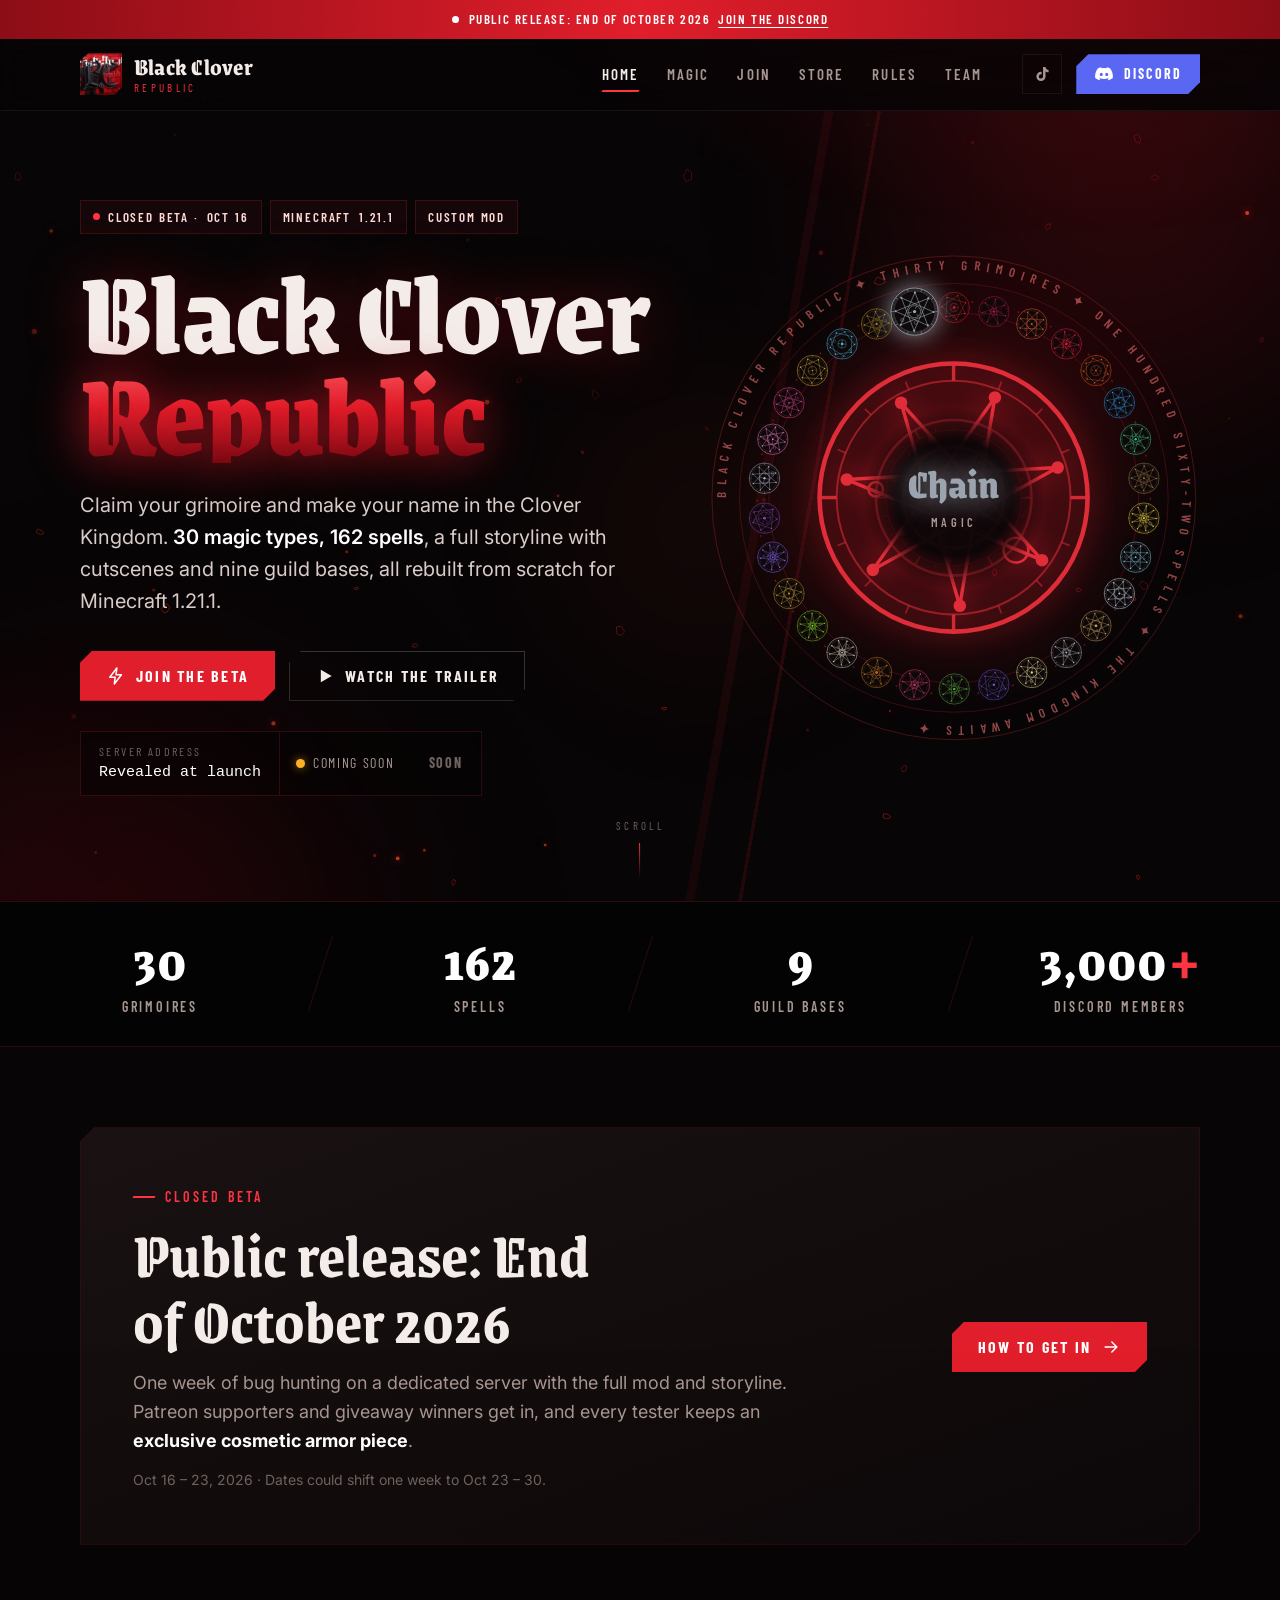
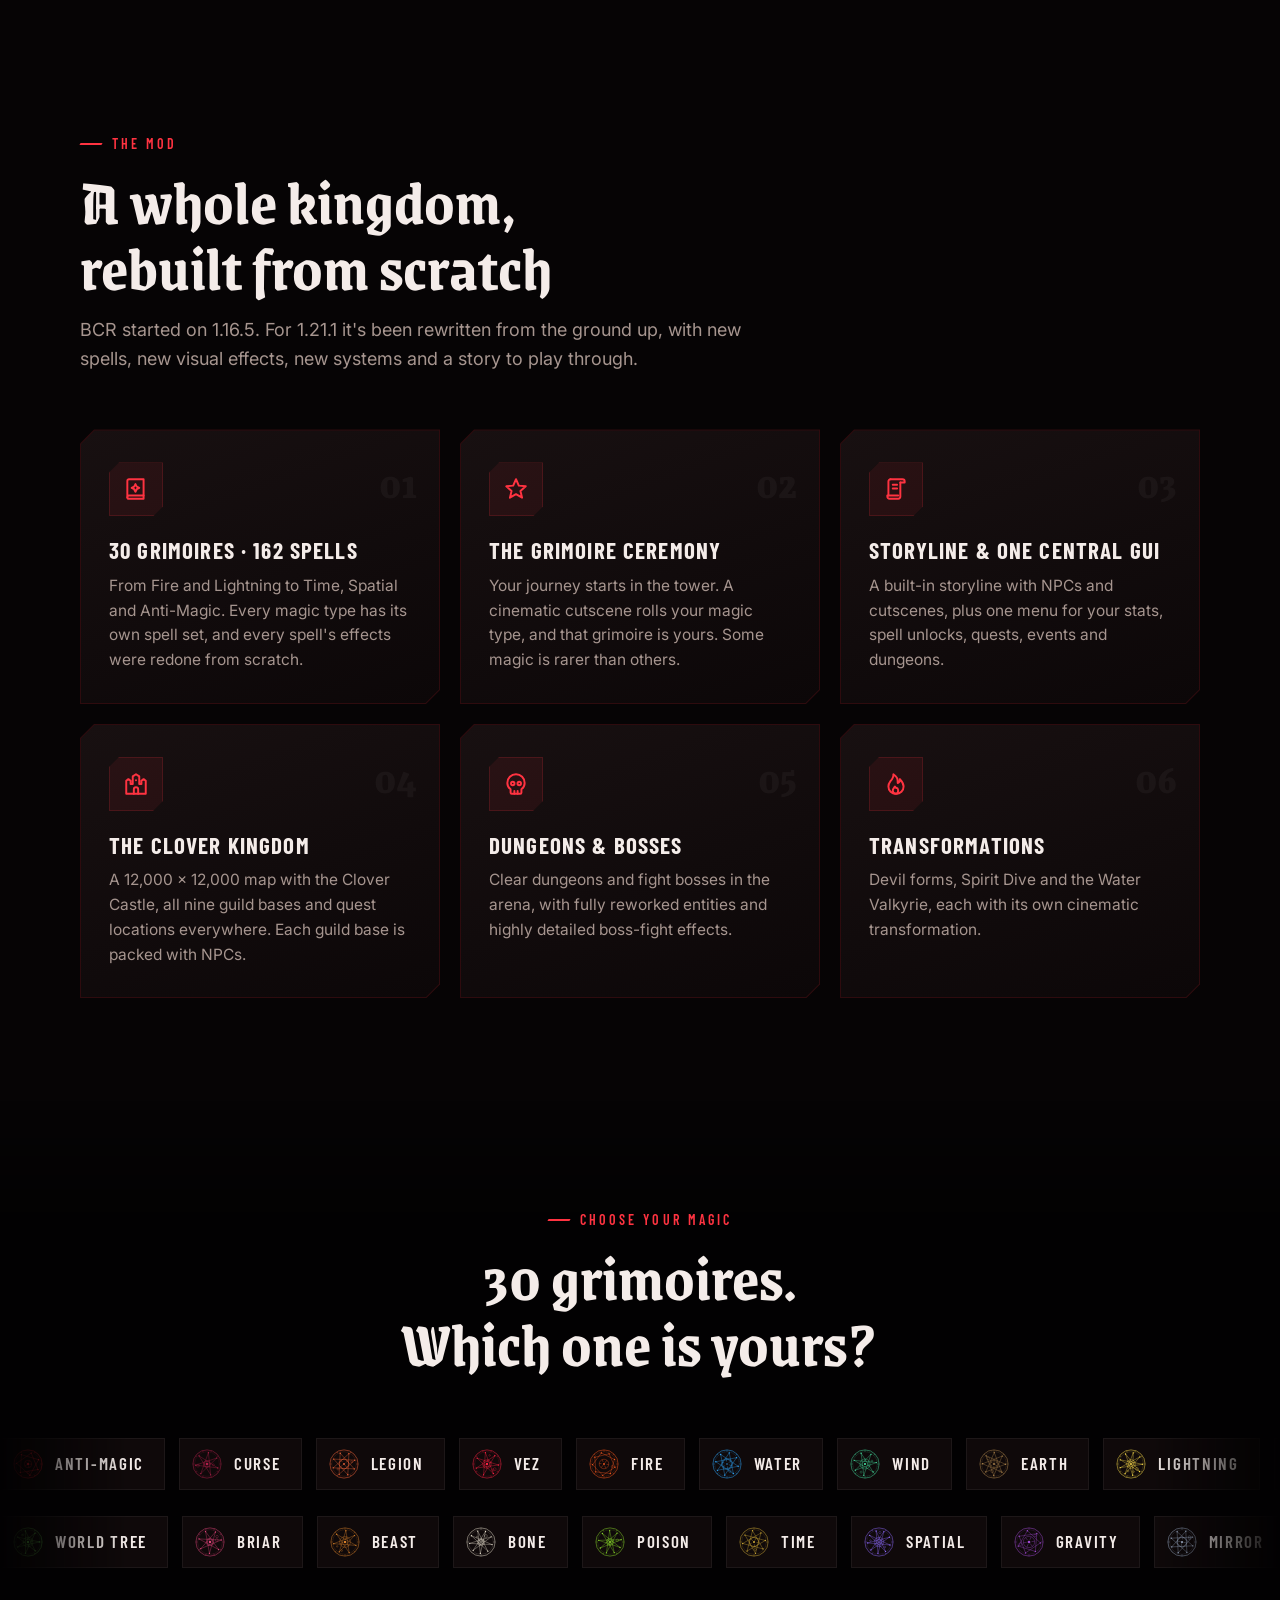
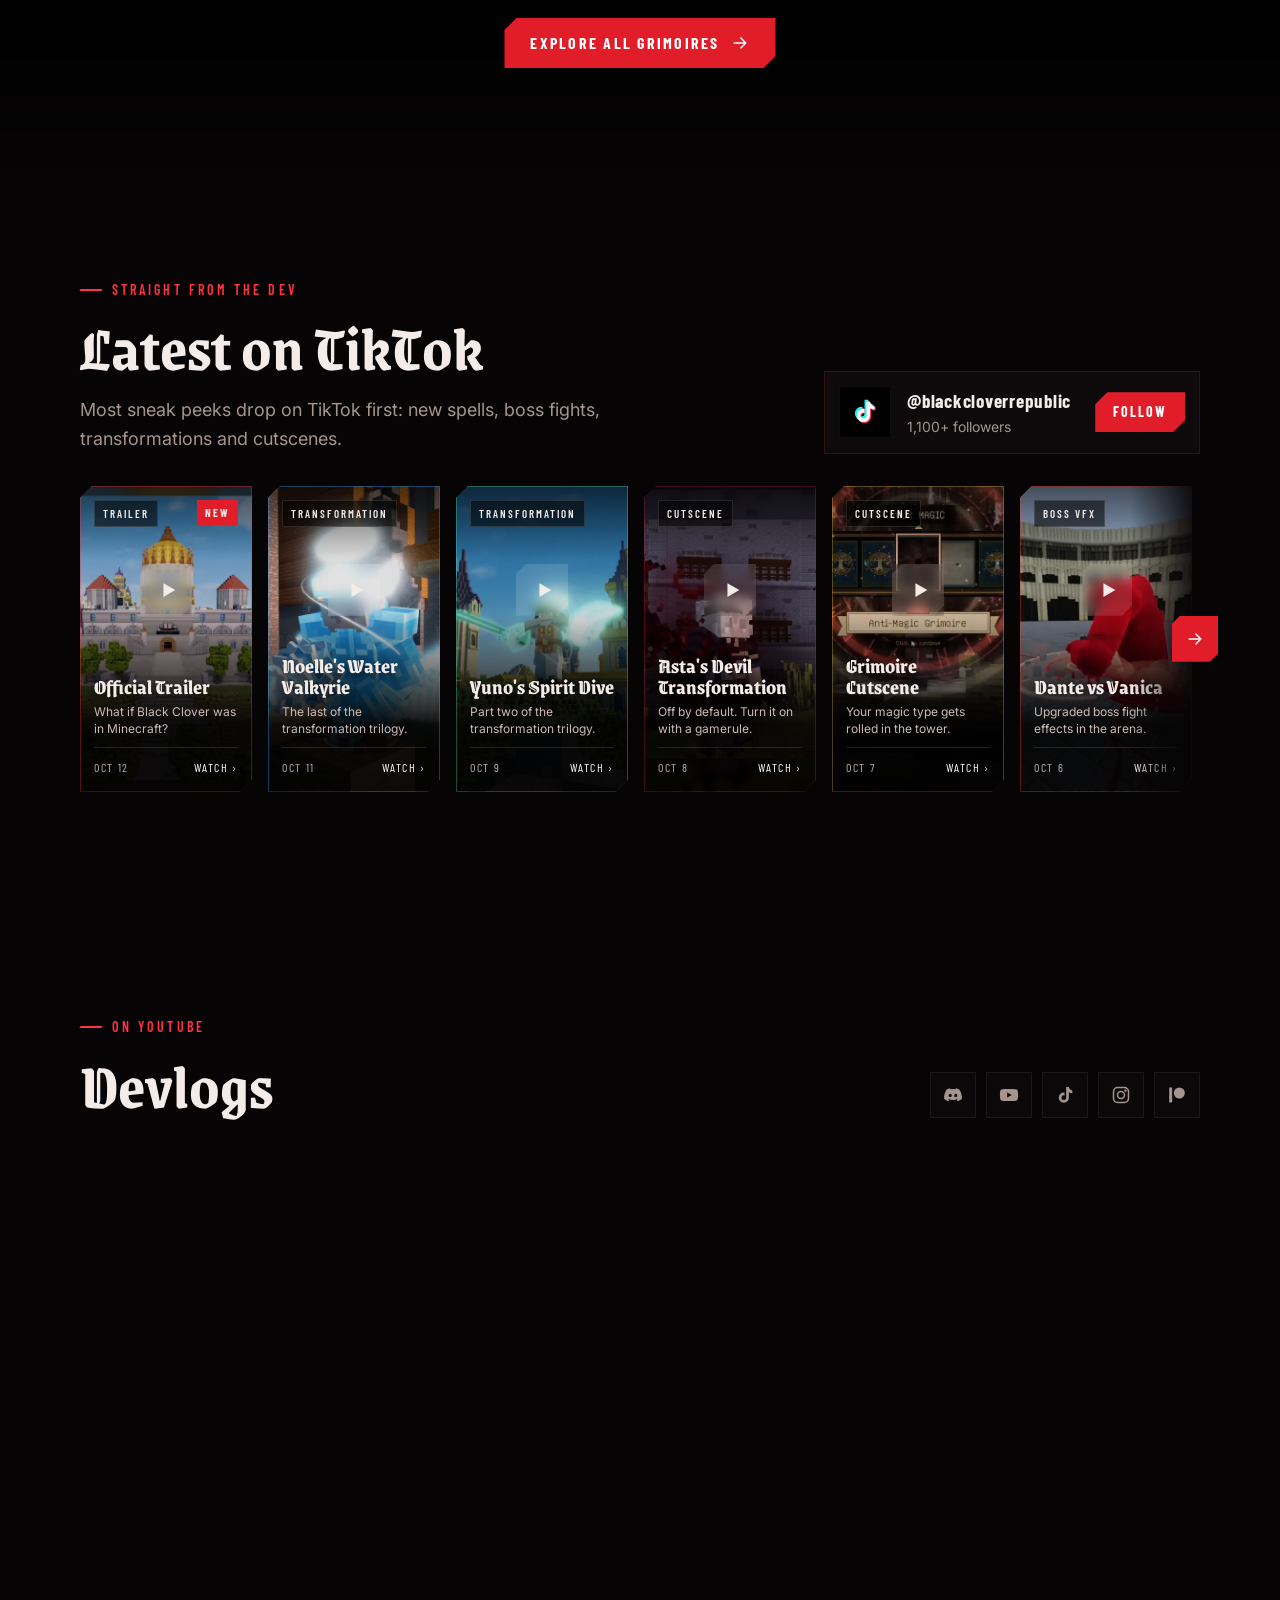
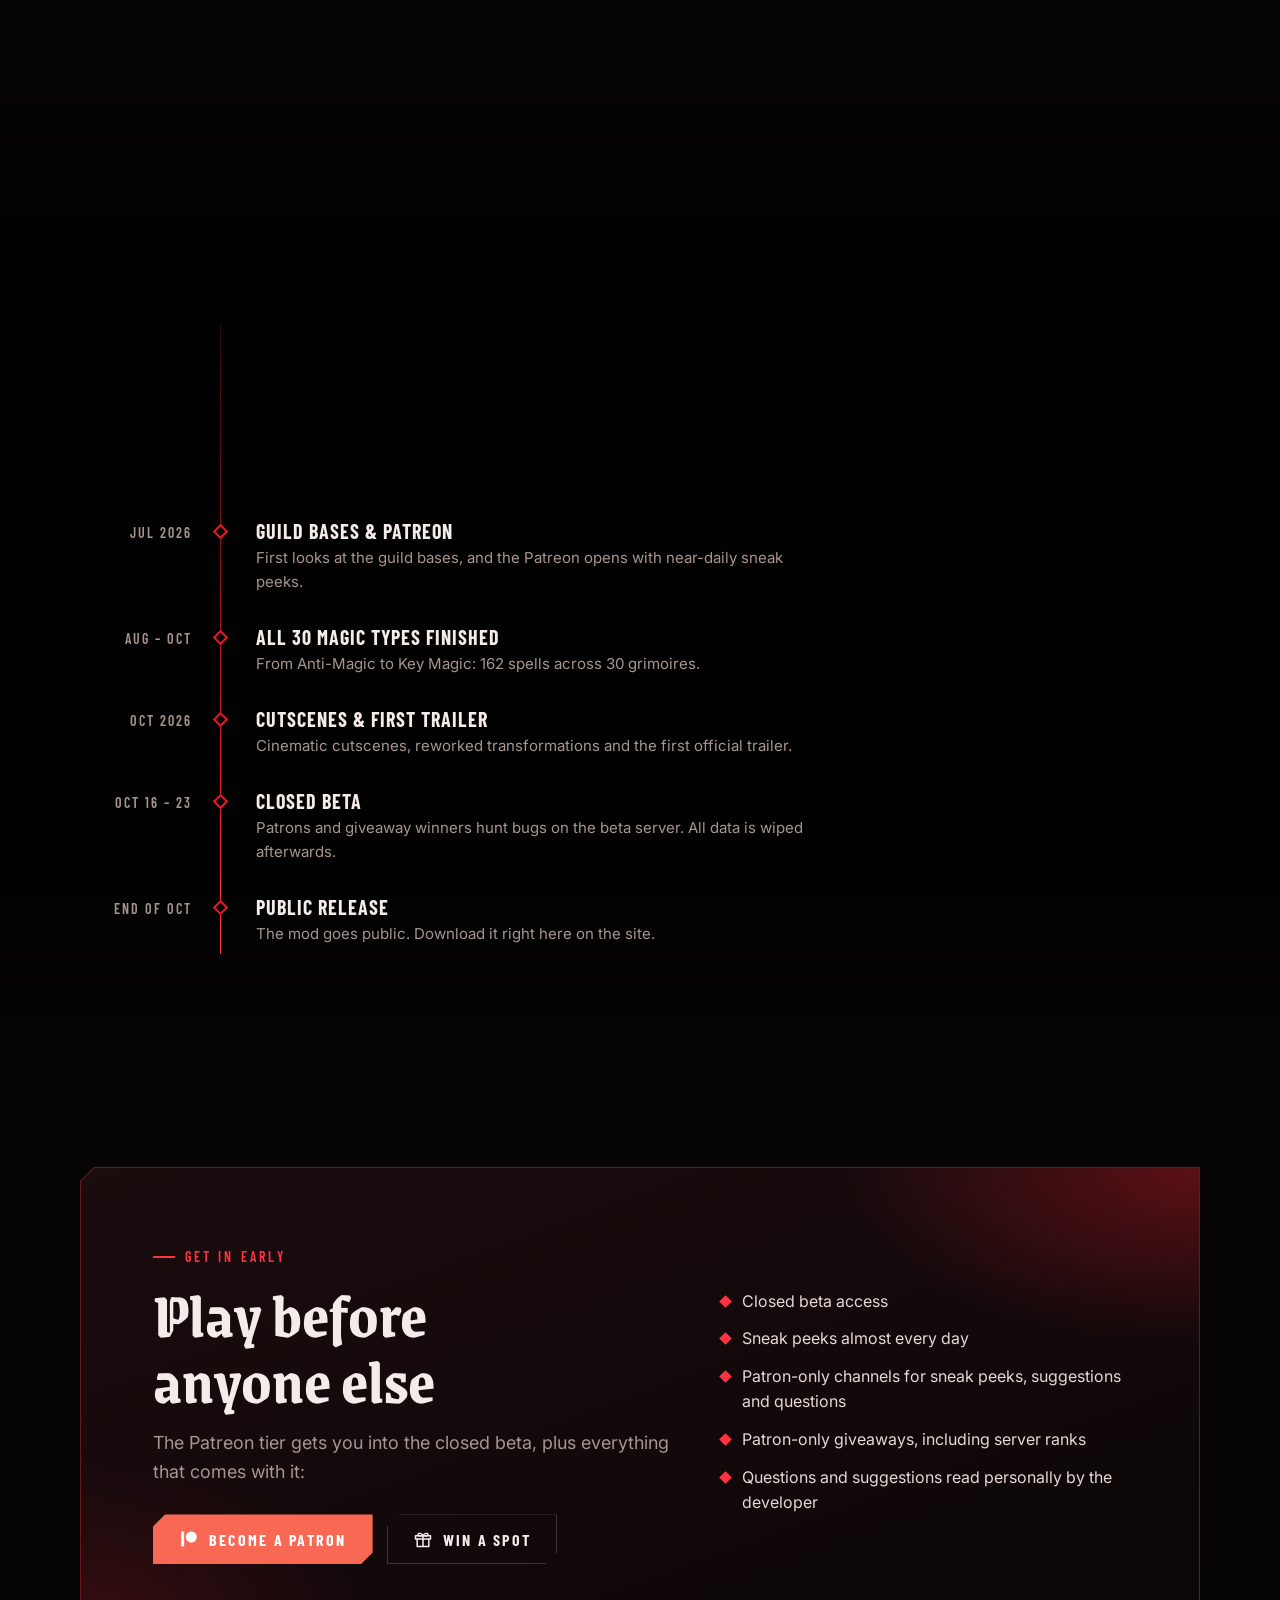
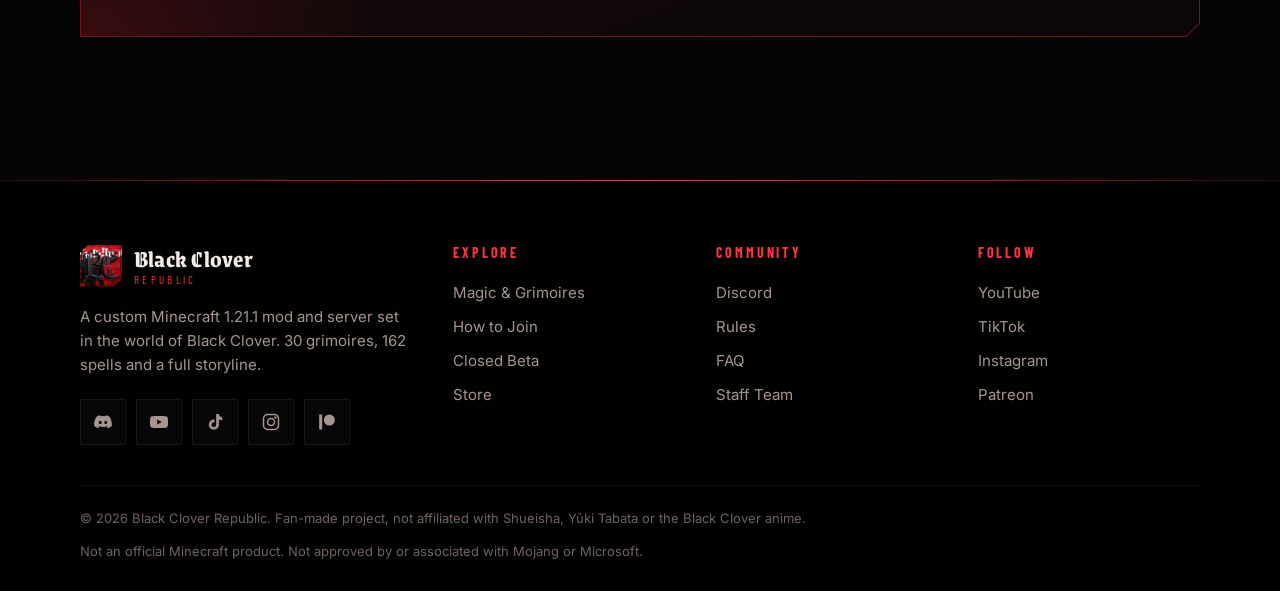
==== index.html @ 712691dd "Add files via upload" ====
<!doctype html>
<html lang="en">
<head>
  <meta charset="utf-8">
  <meta name="viewport" content="width=device-width, initial-scale=1">
  <title>Black Clover Republic | Minecraft Magic Server &amp; Mod</title>
  <meta name="description" content="Black Clover Republic is a custom Minecraft 1.21.1 mod and server: 30 grimoires, 162 spells, a full storyline with cutscenes, nine guild bases, dungeons and bosses. Closed beta starts October 16.">
  <meta name="theme-color" content="#060405">
  <meta property="og:type" content="website">
  <meta property="og:title" content="Black Clover Republic">
  <meta property="og:description" content="30 grimoires. 162 spells. A full Black Clover storyline in Minecraft 1.21.1. Closed beta starts October 16.">
  <meta property="og:image" content="https://blackcloverrepublic.github.io/assets/img/og-image.jpg">
  <meta name="twitter:card" content="summary_large_image">
  <link rel="icon" type="image/png" href="assets/img/favicon.png">
  <link rel="apple-touch-icon" href="assets/img/apple-touch-icon.png">
  <link rel="preconnect" href="https://fonts.googleapis.com">
  <link rel="preconnect" href="https://fonts.gstatic.com" crossorigin>
  <link rel="stylesheet" href="https://fonts.googleapis.com/css2?family=Barlow+Condensed:wght@500;600;700&family=Grenze+Gotisch:wght@600;700;800;900&family=Inter:wght@400;500;600&display=swap">
  <link rel="stylesheet" href="assets/css/style.css">
</head>
<body data-page="home">
  <div id="site-header"></div>

  <main>
    <!-- ============ HERO ============ -->
    <section class="hero">
      <div class="hero__smoke" aria-hidden="true"><i></i><i></i><i></i></div>
      <div class="hero__slash" aria-hidden="true"></div>

      <div class="container hero__grid">
        <div class="hero__copy">
          <div class="hero__tags reveal">
            <span class="tag tag--live">Closed beta · <span data-bind="release.betaStartLabel">Oct 16</span></span>
            <span class="tag">Minecraft <span data-bind="server.minecraftVersion">1.21.1</span></span>
            <span class="tag">Custom mod</span>
          </div>

          <h1 class="hero__title reveal" style="--d:.08s">
            <span class="line">Black Clover</span>
            <span class="line accent">Republic</span>
          </h1>

          <p class="hero__sub reveal" style="--d:.16s">
            Claim your grimoire and make your name in the Clover Kingdom.
            <strong>30 magic types, 162 spells</strong>, a full storyline with cutscenes and
            nine guild bases, all rebuilt from scratch for Minecraft 1.21.1.
          </p>

          <div class="btn-row reveal" style="--d:.24s">
            <a class="btn" href="join.html#beta"><span data-icon="bolt"></span>Join the beta</a>
            <a class="btn btn--ghost" href="#" data-href="links.trailer" target="_blank" rel="noopener"><span data-icon="play"></span>Watch the trailer</a>
          </div>

          <div class="ipbox reveal" style="--d:.32s">
            <div class="ipbox__label"><small>Server address</small><span data-ip>Revealed at launch</span></div>
            <div class="ipbox__status" data-status><span class="status-dot"></span>Loading</div>
            <button type="button" data-copy-ip>Copy IP</button>
          </div>
        </div>

        <div class="emblem reveal" style="--d:.1s" data-orrery>
          <div class="emblem__glow" aria-hidden="true"></div>
          <svg class="emblem__ring emblem__ring--outer" viewBox="0 0 500 500" aria-hidden="true">
            <defs><path id="ringPath" d="M250,250 m-232,0 a232,232 0 1,1 464,0 a232,232 0 1,1 -464,0"/></defs>
            <circle cx="250" cy="250" r="246" fill="none" stroke="rgba(255,60,60,.25)" stroke-width="1"/>
            <circle cx="250" cy="250" r="218" fill="none" stroke="rgba(255,60,60,.18)" stroke-width="1"/>
            <text><textPath href="#ringPath">Black Clover Republic ✦ Thirty Grimoires ✦ One Hundred Sixty-Two Spells ✦ The Kingdom Awaits ✦</textPath></text>
          </svg>
          <svg class="emblem__ring emblem__ring--inner" viewBox="0 0 500 500" aria-hidden="true">
            <circle cx="250" cy="250" r="200" fill="none" stroke="rgba(255,51,65,.4)" stroke-width="1.2" stroke-dasharray="2 10"/>
            <circle cx="250" cy="250" r="188" fill="none" stroke="rgba(255,51,65,.18)" stroke-width="1"/>
          </svg>
          <div class="orrery__orbit" data-orbit></div>
          <a class="orrery__core" href="magic.html" data-orrery-link aria-label="Explore all 30 grimoires">
            <span class="orrery__seal" data-seal aria-hidden="true"></span>
            <span class="orrery__seal orrery__seal--inner" data-seal-inner aria-hidden="true"></span>
            <span class="orrery__readout" data-readout><b>30</b><small>Grimoires</small></span>
          </a>
        </div>
      </div>
      <div class="scroll-cue">Scroll</div>
    </section>

    <!-- ============ STATS ============ -->
    <div class="stats">
      <div class="stat reveal"><b data-bind="stats.grimoires">30</b><span>Grimoires</span></div>
      <div class="stat reveal" style="--d:.06s"><b data-bind="stats.spells">162</b><span>Spells</span></div>
      <div class="stat reveal" style="--d:.12s"><b data-bind="stats.guildBases">9</b><span>Guild bases</span></div>
      <div class="stat reveal" style="--d:.18s"><b data-discord-members>3,000<em>+</em></b><span>Discord members</span></div>
    </div>

    <!-- ============ BETA COUNTDOWN ============ -->
    <section class="section section--tight">
      <div class="container">
        <div class="card reveal"><div class="card__in" style="padding:clamp(28px,5vw,52px)">
          <div class="countdown-wrap">
            <div>
              <span class="kicker">Closed beta</span>
              <h2 class="h2" data-countdown-title>The beta opens in</h2>
              <p class="lead">One week of bug hunting on a dedicated server with the full mod and storyline. Patreon supporters and giveaway winners get in, and every tester keeps an <strong style="color:#fff">exclusive cosmetic armor piece</strong>.</p>
              <p class="countdown-note"><span data-bind="release.betaWindow"></span> · <span data-bind="release.betaNote"></span></p>
            </div>
            <div>
              <div class="countdown" data-countdown>
                <div class="countdown__unit"><b data-d>00</b><span>Days</span></div>
                <div class="countdown__unit"><b data-h>00</b><span>Hours</span></div>
                <div class="countdown__unit"><b data-m>00</b><span>Mins</span></div>
                <div class="countdown__unit"><b data-s>00</b><span>Secs</span></div>
              </div>
              <div class="btn-row" style="margin-top:22px">
                <a class="btn btn--block" href="join.html#beta">How to get in<span data-icon="arrow"></span></a>
              </div>
            </div>
          </div>
        </div></div>
      </div>
    </section>

    <!-- ============ FEATURES ============ -->
    <section class="section">
      <div class="container">
        <div class="section-head reveal">
          <span class="kicker">The mod</span>
          <h2 class="h2">A whole kingdom,<br>rebuilt from scratch</h2>
          <p class="lead">BCR started on 1.16.5. For 1.21.1 it's been rewritten from the ground up, with new spells, new visual effects, new systems and a story to play through.</p>
        </div>

        <div class="grid features">
          <article class="feature card card--hover reveal"><div class="card__in">
            <span class="feature__num">01</span>
            <div class="feature__icon" data-icon="book"></div>
            <h3>30 grimoires · 162 spells</h3>
            <p>From Fire and Lightning to Time, Spatial and Anti-Magic. Every magic type has its own spell set, and every spell's effects were redone from scratch.</p>
          </div></article>

          <article class="feature card card--hover reveal" style="--d:.06s"><div class="card__in">
            <span class="feature__num">02</span>
            <div class="feature__icon" data-icon="star"></div>
            <h3>The grimoire ceremony</h3>
            <p>Your journey starts in the tower. A cinematic cutscene rolls your magic type, and that grimoire is yours. Some magic is rarer than others.</p>
          </div></article>

          <article class="feature card card--hover reveal" style="--d:.12s"><div class="card__in">
            <span class="feature__num">03</span>
            <div class="feature__icon" data-icon="scroll"></div>
            <h3>Storyline &amp; one central GUI</h3>
            <p>A built-in storyline with NPCs and cutscenes, plus one menu for your stats, spell unlocks, quests, events and dungeons.</p>
          </div></article>

          <article class="feature card card--hover reveal"><div class="card__in">
            <span class="feature__num">04</span>
            <div class="feature__icon" data-icon="castle"></div>
            <h3>The Clover Kingdom</h3>
            <p>A 12,000 × 12,000 map with the Clover Castle, all nine guild bases and quest locations everywhere. Each guild base is packed with NPCs.</p>
          </div></article>

          <article class="feature card card--hover reveal" style="--d:.06s"><div class="card__in">
            <span class="feature__num">05</span>
            <div class="feature__icon" data-icon="skull"></div>
            <h3>Dungeons &amp; bosses</h3>
            <p>Clear dungeons and fight bosses in the arena, with fully reworked entities and highly detailed boss-fight effects.</p>
          </div></article>

          <article class="feature card card--hover reveal" style="--d:.12s"><div class="card__in">
            <span class="feature__num">06</span>
            <div class="feature__icon" data-icon="flame"></div>
            <h3>Transformations</h3>
            <p>Devil forms, Spirit Dive and the Water Valkyrie, each with its own cinematic transformation.</p>
          </div></article>
        </div>
      </div>
    </section>

    <!-- ============ MAGIC MARQUEE ============ -->
    <section class="section section--dark">
      <div class="container">
        <div class="section-head center reveal">
          <span class="kicker">Choose your magic</span>
          <h2 class="h2">30 grimoires.<br>Which one is yours?</h2>
        </div>
      </div>
      <div class="marquee reveal" data-marquee="0"></div>
      <div class="marquee marquee--rev reveal" data-marquee="1" style="margin-top:14px"></div>
      <div class="container center reveal" style="margin-top:44px">
        <a class="btn" href="magic.html">Explore all grimoires<span data-icon="arrow"></span></a>
      </div>
    </section>

    <!-- ============ TIKTOK ============ -->
    <section class="section" id="tiktok">
      <div class="container">
        <div class="tt-head reveal">
          <div>
            <span class="kicker">Straight from the dev</span>
            <h2 class="h2">Latest on TikTok</h2>
            <p class="lead">Most sneak peeks drop on TikTok first: new spells, boss fights, transformations and cutscenes.</p>
          </div>
          <a class="tt-profile" href="#" data-href="links.tiktok" target="_blank" rel="noopener">
            <span class="tt-profile__icon" data-icon="tiktok"></span>
            <span><b data-tt-handle>@blackcloverrepublic</b><small data-tt-followers>Follow for sneak peeks</small></span>
            <span class="btn btn--sm" style="margin-left:8px">Follow</span>
          </a>
        </div>
        <div class="rail-wrap">
          <div class="tt-rail" data-tt-clips></div>
          <button class="rail-btn rail-btn--prev" type="button" data-rail-prev aria-label="Previous videos"><span data-icon="arrow"></span></button>
          <button class="rail-btn rail-btn--next" type="button" data-rail-next aria-label="More videos"><span data-icon="arrow"></span></button>
        </div>
      </div>
    </section>

    <!-- ============ DEVLOGS ============ -->
    <section class="section" id="devlogs">
      <div class="container">
        <div class="section-head reveal" style="display:flex;justify-content:space-between;align-items:flex-end;gap:24px;flex-wrap:wrap">
          <div>
            <span class="kicker">On YouTube</span>
            <h2 class="h2">Devlogs</h2>
          </div>
          <div class="socials" data-socials></div>
        </div>
        <div class="grid videos" data-videos></div>
      </div>
    </section>

    <!-- ============ ROADMAP ============ -->
    <section class="section section--dark">
      <div class="container">
        <div class="section-head reveal">
          <span class="kicker">Road to release</span>
          <h2 class="h2">From rewrite to release</h2>
        </div>
        <div class="timeline">
          <div class="tl-item reveal"><time>May 2026</time><div><h4>The rework begins</h4><p>BCR gets rebuilt from scratch: a new GUI, a quest system, a new magic tools system and all-new visual effects.</p></div></div>
          <div class="tl-item reveal"><time>Jun 2026</time><div><h4>Ported to 1.21.1</h4><p>The mod moves to Minecraft 1.21.1. Devlog #1 shows off the new Lightning magic.</p></div></div>
          <div class="tl-item reveal"><time>Jul 2026</time><div><h4>Guild bases &amp; Patreon</h4><p>First looks at the guild bases, and the Patreon opens with near-daily sneak peeks.</p></div></div>
          <div class="tl-item reveal"><time>Aug – Oct</time><div><h4>All 30 magic types finished</h4><p>From Anti-Magic to Key Magic: 162 spells across 30 grimoires.</p></div></div>
          <div class="tl-item reveal"><time>Oct 2026</time><div><h4>Cutscenes &amp; first trailer</h4><p>Cinematic cutscenes, reworked transformations and the first official trailer.</p></div></div>
          <div class="tl-item reveal" data-at="2026-10-16T00:00:00Z"><time>Oct 16 – 23</time><div><h4>Closed beta</h4><p>Patrons and giveaway winners hunt bugs on the beta server. All data is wiped afterwards.</p></div></div>
          <div class="tl-item reveal" data-at="2026-10-31T00:00:00Z"><time>End of Oct</time><div><h4>Public release</h4><p>The mod goes public. Download it right here on the site.</p></div></div>
        </div>
      </div>
    </section>

    <!-- ============ CTA ============ -->
    <section class="section">
      <div class="container cta-band reveal">
        <div class="card"><div class="card__in">
          <div>
            <span class="kicker">Get in early</span>
            <h2 class="h2">Play before anyone else</h2>
            <p class="lead">The Patreon tier gets you into the closed beta, plus everything that comes with it:</p>
            <div class="btn-row" style="margin-top:28px">
              <a class="btn btn--patreon" href="#" data-href="links.patreon" target="_blank" rel="noopener"><span data-icon="patreon"></span>Become a patron</a>
              <a class="btn btn--ghost" href="#" data-href="links.discord" target="_blank" rel="noopener"><span data-icon="gift"></span>Win a spot</a>
            </div>
          </div>
          <ul class="checklist">
            <li>Closed beta access</li>
            <li>Sneak peeks almost every day</li>
            <li>Patron-only channels for sneak peeks, suggestions and questions</li>
            <li>Patron-only giveaways, including server ranks</li>
            <li>Questions and suggestions read personally by the developer</li>
          </ul>
        </div></div>
      </div>
    </section>
  </main>

  <div id="site-footer"></div>

  <script src="assets/js/config.js"></script>
  <script src="assets/js/magic-data.js"></script>
  <script>
    window.BCR_PAGE = [
      // Hero orrery: all 30 grimoires orbiting a central seal
      () => {
        const wrap = document.querySelector("[data-orrery]");
        if (!wrap) return;
        const all = window.BCR_MAGIC, S = window.BCR_SIGIL;
        const slug = (n) => n.toLowerCase().replace(/\s+/g, "-");
        wrap.querySelector("[data-seal]").innerHTML = S("Anti-Magic Seal");
        wrap.querySelector("[data-seal-inner]").innerHTML = S("Mana Zone");
        const orbit = wrap.querySelector("[data-orbit]");
        orbit.innerHTML = all.map((m, i) =>
          `<a class="orrery__node" href="magic.html#${slug(m.name)}" tabindex="-1" aria-hidden="true" title="${m.name}" style="--a:${(i / all.length) * 360}deg;--mc:${m.color}" data-i="${i}"><span>${S(m.name)}</span></a>`
        ).join("");
        const nodes = [...orbit.children];
        const readout = wrap.querySelector("[data-readout]");
        const link = wrap.querySelector("[data-orrery-link]");
        const show = (m) => {
          nodes.forEach((n) => n.classList.remove("is-active"));
          if (!m) {
            readout.className = "orrery__readout";
            readout.style.removeProperty("--rc");
            readout.innerHTML = "<b>30</b><small>Grimoires</small>";
            link.href = "magic.html";
            return;
          }
          nodes[all.indexOf(m)].classList.add("is-active");
          readout.className = "orrery__readout is-name";
          readout.style.setProperty("--rc", m.color);
          readout.innerHTML = `<b>${m.name}</b><small>${/magic$/i.test(m.name) ? "Grimoire" : "Magic"}</small>`;
          link.href = "magic.html#" + slug(m.name);
        };
        // Cycle through the magic types; hovering a node shows that one instead
        let i = 0, hovering = false;
        const order = all.map((_, k) => k).sort(() => Math.random() - 0.5);
        setInterval(() => {
          if (hovering || document.hidden) return;
          show(i % (order.length + 1) === order.length ? null : all[order[i % (order.length + 1)]]);
          i++;
        }, 2600);
        nodes.forEach((n) => {
          n.addEventListener("mouseenter", () => { hovering = true; show(all[+n.dataset.i]); });
          n.addEventListener("mouseleave", () => { hovering = false; });
        });
      },
      // TikTok rail arrows (shown only when the rail can scroll)
      () => {
        const wrap = document.querySelector(".rail-wrap");
        if (!wrap) return;
        const rail = wrap.querySelector(".tt-rail");
        const prev = wrap.querySelector("[data-rail-prev]"), next = wrap.querySelector("[data-rail-next]");
        const step = () => (rail.querySelector(".clip")?.offsetWidth || 180) * 2 + 32;
        const update = () => {
          const max = rail.scrollWidth - rail.clientWidth - 4;
          prev.hidden = rail.scrollLeft <= 4;
          next.hidden = rail.scrollLeft >= max;
          wrap.classList.toggle("has-more", rail.scrollLeft < max);
        };
        prev.addEventListener("click", () => rail.scrollBy({ left: -step(), behavior: "smooth" }));
        next.addEventListener("click", () => rail.scrollBy({ left: step(), behavior: "smooth" }));
        rail.addEventListener("scroll", update, { passive: true });
        window.addEventListener("resize", update);
        setTimeout(update, 50);
      },
      // Magic marquee rows
      () => {
        const all = window.BCR_MAGIC;
        const rows = [all.slice(0, 15), all.slice(15)];
        document.querySelectorAll("[data-marquee]").forEach((el) => {
          const list = rows[+el.dataset.marquee];
          const pills = list.map((m) =>
            `<a class="pill" href="magic.html#${encodeURIComponent(m.name.toLowerCase().replace(/\s+/g, "-"))}" style="--pc:${m.color}"><span style="color:${m.color}">${window.BCR_SIGIL(m.name)}</span>${m.name}</a>`
          ).join("");
          el.innerHTML = `<div class="marquee__track">${pills}${pills}</div>`;
          el.querySelectorAll(".marquee__track > :nth-child(n+" + (list.length + 1) + ")").forEach((p) => p.setAttribute("aria-hidden", "true"));
        });
      },
      // Timeline: highlight what's next
      () => {
        let marked = false;
        document.querySelectorAll(".tl-item[data-at]").forEach((el) => {
          if (Date.parse(el.dataset.at) > Date.now()) {
            el.classList.add(marked ? "tl-item--future" : "tl-item--next");
            marked = true;
          }
        });
      },
    ];
  </script>
  <script src="assets/js/main.js"></script>
</body>
</html>
---- assets/css/style.css ----
/* =====================================================================
   BLACK CLOVER REPUBLIC — "Anti-Magic" theme
   Black, blood red, ash and sharp edges.
   ===================================================================== */

:root {
  --bg: #060405;
  --bg-2: #0b0708;
  --surface: #110b0c;
  --surface-2: #181011;
  --surface-3: #21161700;
  --line: rgba(255, 52, 64, 0.16);
  --line-soft: rgba(255, 255, 255, 0.06);
  --red: #e11d2a;
  --red-hi: #ff3341;
  --red-lo: #8a0c15;
  --blood: #3a0307;
  --ember: #ff6a3d;
  --text: #f4ece9;
  --muted: #a6958f;
  --dim: #6f625e;
  --ok: #3ddc84;
  --warn: #ffb020;

  --font-display: "Grenze Gotisch", "Old English Text MT", serif;
  --font-label: "Barlow Condensed", "Arial Narrow", sans-serif;
  --font-body: "Inter", system-ui, -apple-system, "Segoe UI", sans-serif;

  --cut: 14px;
  --radius: 2px;
  --max: 1200px;
  --gutter: clamp(16px, 4vw, 40px);
  --header-h: 72px;
  --ease: cubic-bezier(.2, .8, .2, 1);
}

/* ---------- Reset ---------- */
*, *::before, *::after { box-sizing: border-box; }
html { scroll-behavior: smooth; -webkit-text-size-adjust: 100%; }
body {
  margin: 0;
  background: var(--bg);
  color: var(--text);
  font-family: var(--font-body);
  font-size: 16px;
  line-height: 1.6;
  overflow-x: hidden;
  -webkit-font-smoothing: antialiased;
}
img, svg, video, iframe { display: block; max-width: 100%; }
a { color: inherit; text-decoration: none; }
button { font: inherit; color: inherit; cursor: pointer; }
:focus-visible { outline: 2px solid var(--red-hi); outline-offset: 3px; }
::selection { background: var(--red); color: #fff; }
h1, h2, h3, h4 { margin: 0; line-height: 1.1; font-weight: 700; }
p { margin: 0; }
ul { margin: 0; padding: 0; list-style: none; }

/* ---------- Atmosphere (global background) ---------- */
body::before { /* blood glow */
  content: "";
  position: fixed; inset: 0;
  background:
    radial-gradient(80vw 60vh at 85% -10%, rgba(225, 29, 42, .16), transparent 60%),
    radial-gradient(70vw 70vh at -10% 110%, rgba(138, 12, 21, .18), transparent 60%);
  pointer-events: none;
  z-index: -2;
}
body::after { /* film grain */
  content: "";
  position: fixed; inset: -50%;
  background-image: url("data:image/svg+xml,%3Csvg xmlns='http://www.w3.org/2000/svg' width='220' height='220'%3E%3Cfilter id='n'%3E%3CfeTurbulence type='fractalNoise' baseFrequency='.85' numOctaves='3' stitchTiles='stitch'/%3E%3CfeColorMatrix values='0 0 0 0 1 0 0 0 0 1 0 0 0 0 1 0 0 0 .55 0'/%3E%3C/filter%3E%3Crect width='100%25' height='100%25' filter='url(%23n)'/%3E%3C/svg%3E");
  opacity: .05;
  pointer-events: none;
  z-index: 100;
  mix-blend-mode: overlay;
}
#ash-canvas {
  position: fixed; inset: 0;
  width: 100%; height: 100%;
  pointer-events: none;
  z-index: -1;
}

/* ---------- Layout helpers ---------- */
.container { width: 100%; max-width: var(--max); margin: 0 auto; padding: 0 var(--gutter); }
.section { position: relative; padding: clamp(64px, 8vw, 104px) 0; }
.section--tight { padding: clamp(48px, 7vw, 80px) 0; }
.section--dark { background: linear-gradient(180deg, transparent, rgba(0,0,0,.55) 18%, rgba(0,0,0,.55) 82%, transparent); }
.grid { display: grid; gap: 20px; }
.center { text-align: center; }
.sr-only { position: absolute; width: 1px; height: 1px; padding: 0; margin: -1px; overflow: hidden; clip: rect(0,0,0,0); border: 0; }

/* ---------- Typography ---------- */
.kicker {
  display: inline-flex; align-items: center; gap: 10px;
  font-family: var(--font-label);
  font-weight: 600;
  font-size: 14px;
  letter-spacing: .22em;
  text-transform: uppercase;
  color: var(--red-hi);
}
.kicker::before {
  content: "";
  width: 22px; height: 2px;
  background: currentColor;
  transform: skewX(-30deg);
  box-shadow: 6px 0 0 -0px transparent;
}
.display {
  font-family: var(--font-display);
  font-weight: 800;
  letter-spacing: .005em;
}
.h2 {
  font-family: var(--font-display);
  font-weight: 700;
  font-size: clamp(38px, 5.4vw, 64px);
  line-height: 1.02;
  margin-top: 14px;
  text-wrap: balance;
}
.h3 {
  font-family: var(--font-label);
  font-weight: 700;
  font-size: 22px;
  letter-spacing: .04em;
  text-transform: uppercase;
}
.lead { color: var(--muted); font-size: clamp(16px, 1.6vw, 18px); max-width: 62ch; margin-top: 16px; text-wrap: pretty; }
.section-head { margin-bottom: clamp(36px, 5vw, 56px); }
.section-head.center .lead { margin-left: auto; margin-right: auto; }
.red { color: var(--red-hi); }
.muted { color: var(--muted); }
.mono { font-family: ui-monospace, "Cascadia Code", Consolas, monospace; }

/* ---------- Buttons ---------- */
.btn {
  --c: var(--red);
  position: relative;
  display: inline-flex; align-items: center; justify-content: center; gap: 10px;
  min-height: 50px;
  padding: 0 26px;
  border: 0;
  background: var(--c);
  color: #fff;
  font-family: var(--font-label);
  font-weight: 700;
  font-size: 16px;
  letter-spacing: .14em;
  text-transform: uppercase;
  clip-path: polygon(12px 0, 100% 0, 100% calc(100% - 12px), calc(100% - 12px) 100%, 0 100%, 0 12px);
  transition: transform .25s var(--ease), background .25s, box-shadow .25s, filter .25s;
  white-space: nowrap;
  isolation: isolate;
}
.btn::after { /* sheen */
  content: "";
  position: absolute; inset: 0;
  background: linear-gradient(115deg, transparent 30%, rgba(255,255,255,.28) 48%, transparent 62%);
  transform: translateX(-120%);
  transition: transform .6s var(--ease);
  z-index: -1;
}
.btn:hover { background: var(--red-hi); transform: translateY(-2px); filter: drop-shadow(0 8px 22px rgba(255, 40, 55, .45)); }
.btn:hover::after { transform: translateX(120%); }
.btn:active { transform: translateY(0); }
.btn svg { width: 20px; height: 20px; flex: none; }
.btn--ghost {
  background: transparent;
  color: var(--text);
  box-shadow: inset 0 0 0 1px rgba(255,255,255,.18);
}
.btn--ghost:hover { background: rgba(255, 51, 65, .1); box-shadow: inset 0 0 0 1px var(--red-hi); filter: none; }
.btn--discord { --c: #5865f2; }
.btn--discord:hover { background: #6d78ff; filter: drop-shadow(0 8px 22px rgba(88, 101, 242, .45)); }
.btn--patreon { --c: #f96854; }
.btn--patreon:hover { background: #ff7c69; filter: drop-shadow(0 8px 22px rgba(249, 104, 84, .4)); }
.btn--sm { min-height: 40px; padding: 0 18px; font-size: 14px; }
.btn--block { width: 100%; }
.btn[aria-disabled="true"], .btn:disabled {
  background: #2a1f20; color: var(--dim); cursor: not-allowed; transform: none; filter: none;
}
.btn[aria-disabled="true"]::after, .btn:disabled::after { display: none; }
.btn-row { display: flex; flex-wrap: wrap; gap: 14px; }

/* ---------- Cut-corner card ---------- */
.card {
  --cc: var(--line);
  position: relative;
  background: var(--cc);
  clip-path: polygon(var(--cut) 0, 100% 0, 100% calc(100% - var(--cut)), calc(100% - var(--cut)) 100%, 0 100%, 0 var(--cut));
  padding: 1px;
  transition: background .3s, transform .35s var(--ease);
}
.card > .card__in {
  position: relative;
  height: 100%;
  background: linear-gradient(160deg, var(--surface-2), var(--surface) 55%, #0c0708);
  clip-path: polygon(calc(var(--cut) - .5px) 0, 100% 0, 100% calc(100% - var(--cut) + .5px), calc(100% - var(--cut) + .5px) 100%, 0 100%, 0 calc(var(--cut) - .5px));
  padding: 28px;
}
.card--hover:hover { --cc: rgba(255, 51, 65, .55); transform: translateY(-4px); }

/* ---------- Announcement bar ---------- */
.announce {
  position: relative;
  z-index: 60;
  background: linear-gradient(90deg, var(--red-lo), var(--red) 50%, var(--red-lo));
  color: #fff;
  font-family: var(--font-label);
  font-weight: 600;
  letter-spacing: .12em;
  text-transform: uppercase;
  font-size: 13px;
  text-align: center;
  padding: 9px var(--gutter);
}
.announce a { text-decoration: underline; text-underline-offset: 3px; margin-left: 8px; }
.announce .dot { display: inline-block; width: 7px; height: 7px; background: #fff; border-radius: 50%; margin-right: 10px; vertical-align: 1px; animation: pulse 1.6s infinite; }

/* ---------- Header ---------- */
.site-header {
  position: sticky; top: 0;
  z-index: 50;
  height: var(--header-h);
  background: rgba(6, 4, 5, .72);
  backdrop-filter: blur(14px) saturate(140%);
  -webkit-backdrop-filter: blur(14px) saturate(140%);
  border-bottom: 1px solid var(--line-soft);
  transition: background .3s, border-color .3s;
}
.site-header.is-scrolled { background: rgba(6, 4, 5, .9); border-bottom-color: var(--line); }
.nav { height: 100%; display: flex; align-items: center; gap: 28px; }
.brand { display: flex; align-items: center; gap: 12px; flex: none; }
.brand img {
  width: 42px; height: 42px;
  clip-path: polygon(8px 0, 100% 0, 100% calc(100% - 8px), calc(100% - 8px) 100%, 0 100%, 0 8px);
}
.brand__name { display: flex; flex-direction: column; line-height: 1; }
.brand__name b { font-family: var(--font-display); font-size: 24px; font-weight: 800; letter-spacing: .01em; }
.brand__name small { font-family: var(--font-label); font-size: 11px; letter-spacing: .3em; text-transform: uppercase; color: var(--red-hi); margin-top: 3px; }
.nav__links { display: flex; gap: 4px; margin-left: auto; }
.nav__links a {
  position: relative;
  font-family: var(--font-label);
  font-weight: 600;
  font-size: 15px;
  letter-spacing: .14em;
  text-transform: uppercase;
  color: var(--muted);
  padding: 10px 12px;
  transition: color .2s;
}
.nav__links a::after {
  content: "";
  position: absolute; left: 12px; right: 12px; bottom: 4px;
  height: 2px;
  background: var(--red-hi);
  transform: scaleX(0) skewX(-30deg);
  transform-origin: left;
  transition: transform .3s var(--ease);
}
.nav__links a:hover, .nav__links a[aria-current="page"] { color: var(--text); }
.nav__links a:hover::after, .nav__links a[aria-current="page"]::after { transform: scaleX(1) skewX(-30deg); }
.nav__cta { flex: none; }
.nav__toggle {
  display: none;
  margin-left: auto;
  width: 46px; height: 46px;
  background: transparent; border: 1px solid var(--line);
  align-items: center; justify-content: center;
}
.nav__toggle span, .nav__toggle span::before, .nav__toggle span::after {
  display: block; width: 20px; height: 2px; background: var(--text); position: relative; transition: transform .3s, background .3s;
}
.nav__toggle span::before, .nav__toggle span::after { content: ""; position: absolute; left: 0; }
.nav__toggle span::before { top: -6px; }
.nav__toggle span::after { top: 6px; }
.nav-open .nav__toggle span { background: transparent; }
.nav-open .nav__toggle span::before { transform: translateY(6px) rotate(45deg); }
.nav-open .nav__toggle span::after { transform: translateY(-6px) rotate(-45deg); }

.mobile-nav {
  position: fixed; inset: var(--header-h) 0 0 0;
  z-index: 49;
  background: rgba(6, 4, 5, .97);
  padding: 24px var(--gutter) 40px;
  display: flex; flex-direction: column; gap: 4px;
  transform: translateY(-8px);
  opacity: 0; visibility: hidden;
  transition: opacity .25s, transform .25s, visibility .25s;
  overflow-y: auto;
}
.nav-open .mobile-nav { opacity: 1; visibility: visible; transform: none; }
.mobile-nav a:not(.btn) {
  font-family: var(--font-display);
  font-size: 34px;
  font-weight: 700;
  padding: 10px 0;
  border-bottom: 1px solid var(--line-soft);
  display: flex; justify-content: space-between; align-items: center;
}
.mobile-nav a:not(.btn)[aria-current="page"] { color: var(--red-hi); }
.mobile-nav .btn { margin-top: 24px; }

/* ---------- Hero (home) ---------- */
.hero {
  position: relative;
  min-height: calc(100svh - var(--header-h) - 38px);
  display: flex; align-items: center;
  padding: clamp(40px, 7vw, 80px) 0 clamp(56px, 8vw, 96px);
  overflow: hidden;
}
.hero__grid { display: grid; grid-template-columns: 1.08fr .92fr; gap: clamp(24px, 4vw, 64px); align-items: center; }
.hero__smoke { position: absolute; inset: 0; pointer-events: none; overflow: hidden; }
.hero__smoke i {
  position: absolute;
  width: 60vmax; height: 60vmax;
  border-radius: 50%;
  filter: blur(70px);
  opacity: .5;
  animation: drift 26s ease-in-out infinite alternate;
}
.hero__smoke i:nth-child(1) { background: radial-gradient(circle, rgba(170, 12, 24, .55), transparent 65%); top: -25vmax; right: -18vmax; }
.hero__smoke i:nth-child(2) { background: radial-gradient(circle, rgba(60, 4, 8, .9), transparent 65%); bottom: -32vmax; left: -20vmax; animation-duration: 34s; animation-direction: alternate-reverse; }
.hero__smoke i:nth-child(3) { background: radial-gradient(circle, rgba(255, 60, 40, .16), transparent 60%); top: 20%; left: 35%; width: 40vmax; height: 40vmax; animation-duration: 40s; }
.hero__slash {
  position: absolute;
  right: -10%; top: 0; bottom: 0;
  width: 58%;
  background: linear-gradient(100deg, transparent 0 18%, rgba(225, 29, 42, .07) 18% 19%, transparent 19% 24%, rgba(225, 29, 42, .12) 24% 24.4%, transparent 24.4%);
  pointer-events: none;
}
.hero__copy { position: relative; z-index: 2; }
.hero__tags { display: flex; flex-wrap: wrap; gap: 8px; margin-bottom: 26px; }
.tag {
  display: inline-flex; align-items: center; gap: 8px;
  font-family: var(--font-label);
  font-weight: 600;
  font-size: 13px;
  letter-spacing: .14em;
  text-transform: uppercase;
  padding: 6px 12px;
  border: 1px solid var(--line);
  background: rgba(255, 51, 65, .06);
  color: #ffd9d6;
}
.tag--live::before { content: ""; width: 7px; height: 7px; border-radius: 50%; background: var(--red-hi); box-shadow: 0 0 0 0 rgba(255,51,65,.6); animation: ping 1.8s infinite; }
.hero__title {
  font-family: var(--font-display);
  font-weight: 900;
  font-size: clamp(56px, 9.2vw, 132px);
  line-height: .86;
  letter-spacing: -.005em;
  text-shadow: 0 0 60px rgba(225, 29, 42, .35);
}
.hero__title .line { display: block; }
.hero__title .accent {
  color: transparent;
  background: linear-gradient(180deg, #ff5a63 0%, var(--red) 45%, #6d0710 100%);
  -webkit-background-clip: text; background-clip: text;
  filter: drop-shadow(0 0 22px rgba(225, 29, 42, .45));
}
.hero__sub { font-size: clamp(17px, 1.7vw, 20px); color: #d9cbc7; max-width: 54ch; margin: 26px 0 34px; text-wrap: pretty; }
.hero__sub strong { color: #fff; font-weight: 600; }

/* Server address box */
.ipbox {
  display: inline-flex; align-items: stretch;
  margin-top: 30px;
  border: 1px solid var(--line);
  background: rgba(0,0,0,.45);
  max-width: 100%;
}
.ipbox__label {
  display: flex; flex-direction: column; justify-content: center;
  padding: 10px 18px;
  border-right: 1px solid var(--line);
}
.ipbox__label small { font-family: var(--font-label); font-size: 12px; letter-spacing: .2em; text-transform: uppercase; color: var(--dim); }
.ipbox__label span { font-family: ui-monospace, Consolas, monospace; font-size: 15px; color: #fff; }
.ipbox__status { display: flex; align-items: center; gap: 8px; padding: 0 16px; font-family: var(--font-label); font-size: 14px; letter-spacing: .12em; text-transform: uppercase; color: var(--muted); }
.ipbox button {
  border: 0; background: rgba(255,51,65,.12); color: #ffd9d6;
  padding: 0 18px;
  font-family: var(--font-label); font-weight: 700; font-size: 14px; letter-spacing: .14em; text-transform: uppercase;
  transition: background .2s;
}
.ipbox button:hover:not(:disabled) { background: var(--red); color: #fff; }
.ipbox button:disabled { color: var(--dim); background: transparent; cursor: default; }

.status-dot { width: 9px; height: 9px; border-radius: 50%; background: var(--dim); flex: none; }
.status-dot--on { background: var(--ok); box-shadow: 0 0 10px var(--ok); }
.status-dot--off { background: var(--red-hi); }
.status-dot--soon { background: var(--warn); box-shadow: 0 0 10px rgba(255,176,32,.6); animation: pulse 1.8s infinite; }

/* Emblem */
.emblem { position: relative; aspect-ratio: 1; width: min(100%, 540px); margin-left: auto; display: grid; place-items: center; }
.emblem__glow {
  position: absolute; inset: 8%;
  border-radius: 50%;
  background: radial-gradient(circle, rgba(225, 29, 42, .55), rgba(225,29,42,.08) 55%, transparent 70%);
  filter: blur(30px);
  animation: breathe 5s ease-in-out infinite;
}
.emblem__ring { position: absolute; inset: 0; width: 100%; height: 100%; }
.emblem__ring--outer { animation: spin 80s linear infinite; }
.emblem__ring--inner { animation: spin 60s linear infinite reverse; }
.emblem__ring text { font-family: var(--font-label); font-weight: 600; font-size: 13px; letter-spacing: .5em; fill: rgba(255, 120, 120, .55); text-transform: uppercase; }
/* Grimoire orrery: the 30 magic types orbiting a central seal */
.emblem { container-type: inline-size; }
.orrery__orbit { position: absolute; inset: 0; animation: spin 150s linear infinite; }
.emblem:hover .orrery__orbit, .emblem:hover .emblem__ring { animation-play-state: paused; }
.orrery__node {
  --n: 6.6cqw;
  position: absolute; left: 50%; top: 50%;
  width: var(--n); height: var(--n);
  margin: calc(var(--n) / -2) 0 0 calc(var(--n) / -2);
  transform: rotate(var(--a)) translateY(-38.8cqw) rotate(calc(var(--a) * -1));
  color: var(--mc);
}
.orrery__node > span {
  display: block; width: 100%; height: 100%;
  border-radius: 50%;
  background: radial-gradient(circle, #0d0809 55%, transparent 72%);
  opacity: .85;
  transition: transform .4s var(--ease), opacity .3s, filter .3s;
}
.orrery__node svg { width: 100%; height: 100%; }
.orrery__node:hover > span, .orrery__node.is-active > span {
  opacity: 1;
  transform: scale(1.55);
  filter: drop-shadow(0 0 8px var(--mc));
}
.orrery__core { position: relative; width: 58%; aspect-ratio: 1; display: grid; place-items: center; }
.orrery__seal { position: absolute; inset: 0; color: var(--red-hi); opacity: .85; filter: drop-shadow(0 0 14px rgba(255, 40, 55, .6)); animation: spin 90s linear infinite reverse; }
.orrery__seal--inner { inset: 21%; opacity: .45; animation: spin 50s linear infinite; }
.orrery__seal svg { width: 100%; height: 100%; }
.orrery__readout {
  position: relative;
  width: 64%; aspect-ratio: 1;
  display: grid; place-content: center; text-align: center;
  border-radius: 50%;
  background: radial-gradient(circle, rgba(6, 4, 5, .94) 45%, rgba(6, 4, 5, 0) 71%);
}
.orrery__readout b {
  display: block;
  font-family: var(--font-display); font-weight: 900;
  font-size: 15cqw; line-height: .85;
  color: #fff;
  text-shadow: 0 0 30px var(--rc, rgba(225, 29, 42, .8));
  transition: color .3s;
}
.orrery__readout.is-name b { font-size: 8.4cqw; line-height: 1; color: var(--rc); }
.orrery__readout small {
  display: block; margin-top: 1.6cqw;
  font-family: var(--font-label); font-weight: 600;
  font-size: 2.5cqw; letter-spacing: .3em; text-transform: uppercase;
  color: var(--red-hi);
}
.orrery__readout.is-name small { color: var(--muted); }
.orrery__readout b, .orrery__readout small { animation: fadeUp .45s var(--ease); }
@keyframes fadeUp { from { opacity: 0; transform: translateY(6px); } to { opacity: 1; transform: none; } }

/* ---------- TikTok ---------- */
.tt-head { display: flex; justify-content: space-between; align-items: flex-end; gap: 24px; flex-wrap: wrap; margin-bottom: 32px; }
.tt-head > div { flex: 1 1 480px; max-width: 620px; }
.tt-profile {
  display: flex; align-items: center; gap: 16px;
  padding: 14px 14px 14px 14px;
  border: 1px solid var(--line);
  background: rgba(17, 11, 12, .85);
}
.tt-profile__icon {
  width: 52px; height: 52px; flex: none;
  display: grid; place-items: center;
  background: #000; border: 1px solid var(--line-soft);
  color: #fff;
}
.tt-profile__icon svg { width: 26px; height: 26px; filter: drop-shadow(-1.5px -1.5px 0 #25f4ee) drop-shadow(1.5px 1.5px 0 #fe2c55); }
.tt-profile b { display: block; font-family: var(--font-label); font-weight: 700; font-size: 19px; letter-spacing: .04em; }
.tt-profile small { display: block; color: var(--muted); font-size: 14px; }
.tt-rail {
  display: grid; grid-auto-flow: column; grid-auto-columns: minmax(172px, 1fr);
  gap: 16px;
  overflow-x: auto; overscroll-behavior-x: contain;
  scroll-snap-type: x mandatory;
  padding-bottom: 14px;
  scrollbar-width: thin; scrollbar-color: var(--red-lo) transparent;
}
.clip {
  --cc: var(--red);
  position: relative;
  aspect-ratio: 9 / 16;
  scroll-snap-align: start;
  overflow: hidden;
  display: flex; flex-direction: column; justify-content: space-between;
  padding: 14px;
  background:
    radial-gradient(130% 60% at 50% 38%, color-mix(in srgb, var(--cc) 42%, transparent), transparent 72%),
    linear-gradient(180deg, #140c0d, #050304);
  clip-path: polygon(12px 0, 100% 0, 100% calc(100% - 12px), calc(100% - 12px) 100%, 0 100%, 0 12px);
  transition: transform .4s var(--ease), filter .3s;
}
.clip::before { /* border */
  content: ""; position: absolute; inset: 0;
  border: 1px solid color-mix(in srgb, var(--cc) 35%, transparent);
  pointer-events: none; z-index: 3;
}
.clip::after { content: ""; position: absolute; inset: 0; background: linear-gradient(180deg, rgba(0,0,0,.35), transparent 30%, transparent 48%, rgba(0,0,0,.9)); z-index: 1; }
.clip:hover { transform: translateY(-6px); filter: drop-shadow(0 14px 30px color-mix(in srgb, var(--cc) 35%, transparent)); }
.clip__sigil { position: absolute; width: 130%; left: -15%; top: 10%; color: var(--cc); opacity: .3; animation: spin 70s linear infinite; }
.clip:hover .clip__sigil { opacity: .5; }
.clip__top, .clip__meta { position: relative; z-index: 2; }
.clip__top { display: flex; justify-content: space-between; align-items: flex-start; gap: 6px; }
.clip__tag { font-family: var(--font-label); font-weight: 600; font-size: 11px; letter-spacing: .18em; text-transform: uppercase; padding: 4px 8px; background: rgba(0,0,0,.55); border: 1px solid rgba(255,255,255,.12); }
.clip__new { font-family: var(--font-label); font-weight: 700; font-size: 11px; letter-spacing: .18em; text-transform: uppercase; padding: 4px 8px; background: var(--red); }
.clip__play {
  position: absolute; z-index: 2; left: 50%; top: 34%;
  width: 52px; height: 52px; margin: -26px 0 0 -26px;
  display: grid; place-items: center;
  background: rgba(255, 255, 255, .12);
  backdrop-filter: blur(6px);
  clip-path: polygon(10px 0, 100% 0, 100% calc(100% - 10px), calc(100% - 10px) 100%, 0 100%, 0 10px);
  transition: background .3s, transform .3s var(--ease);
}
.clip__play svg { width: 22px; height: 22px; margin-left: 3px; }
.clip:hover .clip__play { background: var(--cc); transform: scale(1.08); }
.clip__meta h3 { font-family: var(--font-display); font-weight: 800; font-size: 21px; line-height: 1.02; text-wrap: balance; overflow-wrap: break-word; hyphens: auto; }
.clip__meta p { margin-top: 6px; color: #cbbbb7; font-size: 12px; line-height: 1.4; display: -webkit-box; -webkit-line-clamp: 2; -webkit-box-orient: vertical; overflow: hidden; }
.clip__foot { display: flex; justify-content: space-between; margin-top: 10px; padding-top: 10px; border-top: 1px solid rgba(255,255,255,.12); font-family: var(--font-label); font-size: 12px; letter-spacing: .14em; text-transform: uppercase; color: #bfaeaa; }
.clip__foot span:last-child { color: #fff; }

/* Header icon link */
.nav__icon {
  width: 40px; height: 40px; flex: none;
  display: grid; place-items: center;
  border: 1px solid var(--line-soft);
  color: var(--muted);
  margin-right: -14px;
  transition: color .2s, border-color .2s, background .2s;
}
.nav__icon:hover { color: #fff; border-color: var(--red); background: rgba(255, 51, 65, .1); }
.nav__icon svg { width: 18px; height: 18px; }

.scroll-cue {
  position: absolute; left: 50%; bottom: 22px;
  transform: translateX(-50%);
  display: flex; flex-direction: column; align-items: center; gap: 8px;
  font-family: var(--font-label); font-size: 11px; letter-spacing: .3em; text-transform: uppercase; color: var(--dim);
}
.scroll-cue::after { content: ""; width: 1px; height: 36px; background: linear-gradient(var(--red-hi), transparent); animation: drip 2s ease-in-out infinite; }

/* ---------- Stat strip ---------- */
.stats {
  position: relative; z-index: 2;
  display: grid; grid-template-columns: repeat(4, 1fr);
  border-top: 1px solid var(--line);
  border-bottom: 1px solid var(--line);
  background: rgba(0,0,0,.5);
}
.stat { padding: 28px 24px; text-align: center; position: relative; }
.stat + .stat::before { content: ""; position: absolute; left: 0; top: 24%; bottom: 24%; width: 1px; background: var(--line); transform: skewX(-18deg); }
.stat b { display: block; font-family: var(--font-display); font-size: clamp(40px, 5vw, 58px); font-weight: 800; line-height: 1; color: #fff; }
.stat b em { font-style: normal; color: var(--red-hi); }
.stat span { display: block; margin-top: 8px; font-family: var(--font-label); font-weight: 600; font-size: 14px; letter-spacing: .2em; text-transform: uppercase; color: var(--muted); }

/* ---------- Countdown ---------- */
.countdown-wrap {
  display: grid; grid-template-columns: 1fr auto; gap: 40px; align-items: center;
}
.countdown { display: flex; gap: 12px; }
.countdown__unit {
  width: clamp(72px, 9vw, 108px);
  text-align: center;
  padding: 18px 0 14px;
  background: linear-gradient(180deg, #1b1112, #0d0809);
  border: 1px solid var(--line);
  clip-path: polygon(10px 0, 100% 0, 100% calc(100% - 10px), calc(100% - 10px) 100%, 0 100%, 0 10px);
  position: relative;
}
.countdown__unit::after { content: ""; position: absolute; left: 0; right: 0; top: 50%; height: 1px; background: rgba(0,0,0,.6); }
.countdown__unit b { display: block; font-family: var(--font-label); font-weight: 700; font-size: clamp(34px, 4.4vw, 54px); line-height: 1; font-variant-numeric: tabular-nums; }
.countdown__unit span { display: block; margin-top: 8px; font-family: var(--font-label); font-size: 12px; letter-spacing: .24em; text-transform: uppercase; color: var(--muted); }
.countdown-note { margin-top: 14px; font-size: 14px; color: var(--dim); }

/* ---------- Feature grid ---------- */
.features { grid-template-columns: repeat(3, 1fr); }
.feature .card__in { padding: 32px 28px 30px; }
.feature__icon {
  width: 54px; height: 54px;
  display: grid; place-items: center;
  margin-bottom: 22px;
  color: var(--red-hi);
  background: rgba(255, 51, 65, .08);
  border: 1px solid var(--line);
  clip-path: polygon(10px 0, 100% 0, 100% calc(100% - 10px), calc(100% - 10px) 100%, 0 100%, 0 10px);
}
.feature__icon svg { width: 26px; height: 26px; }
.feature h3 { font-family: var(--font-label); font-weight: 700; font-size: 23px; letter-spacing: .05em; text-transform: uppercase; margin-bottom: 10px; }
.feature p { color: var(--muted); font-size: 15.5px; }
.feature__num { position: absolute; top: 18px; right: 22px; font-family: var(--font-display); font-size: 44px; color: rgba(255,255,255,.04); font-weight: 800; }
.feature--wide { grid-column: span 2; }

/* ---------- Magic marquee ---------- */
.marquee { position: relative; overflow: hidden; -webkit-mask-image: linear-gradient(90deg, transparent, #000 10%, #000 90%, transparent); mask-image: linear-gradient(90deg, transparent, #000 10%, #000 90%, transparent); }
.marquee__track { display: flex; gap: 14px; width: max-content; animation: marquee 70s linear infinite; padding: 6px 0; }
.marquee--rev .marquee__track { animation-direction: reverse; animation-duration: 80s; }
.marquee:hover .marquee__track { animation-play-state: paused; }
.pill {
  display: inline-flex; align-items: center; gap: 12px;
  padding: 10px 20px 10px 12px;
  background: rgba(17, 11, 12, .9);
  border: 1px solid var(--line-soft);
  font-family: var(--font-label); font-weight: 600; font-size: 17px; letter-spacing: .1em; text-transform: uppercase;
  white-space: nowrap;
  transition: border-color .2s, color .2s;
}
.pill:hover { border-color: var(--pc, var(--red)); color: #fff; }
.pill svg { width: 30px; height: 30px; }

/* ---------- Video cards ---------- */
.videos { grid-template-columns: 1fr 1fr; }
.video { cursor: pointer; }
.video .card__in { padding: 0; }
.video__frame { position: relative; aspect-ratio: 16 / 9; background: #000; overflow: hidden; }
.video__frame img { width: 100%; height: 100%; object-fit: cover; opacity: .82; transition: transform .6s var(--ease), opacity .3s; }
.video:hover .video__frame img { transform: scale(1.04); opacity: 1; }
.video__frame iframe { position: absolute; inset: 0; width: 100%; height: 100%; border: 0; }
.video__play {
  position: absolute; inset: 0; margin: auto;
  width: 78px; height: 78px;
  display: grid; place-items: center;
  background: var(--red);
  clip-path: polygon(14px 0, 100% 0, 100% calc(100% - 14px), calc(100% - 14px) 100%, 0 100%, 0 14px);
  transition: transform .3s var(--ease), background .3s;
}
.video:hover .video__play { transform: scale(1.08); background: var(--red-hi); }
.video__play svg { width: 28px; height: 28px; margin-left: 4px; }
.video__meta { padding: 20px 24px 22px; display: flex; justify-content: space-between; align-items: center; gap: 16px; }
.video__meta h3 { font-family: var(--font-label); font-weight: 700; font-size: 20px; letter-spacing: .05em; text-transform: uppercase; }
.video__meta small { font-family: var(--font-label); letter-spacing: .2em; text-transform: uppercase; color: var(--red-hi); font-size: 12px; }

.trailer-band {
  margin-top: 20px;
  display: flex; align-items: center; justify-content: space-between; gap: 20px; flex-wrap: wrap;
  padding: 22px 26px;
  border: 1px dashed var(--line);
  background: rgba(255,51,65,.04);
}
.trailer-band p { color: var(--muted); }
.trailer-band strong { color: #fff; font-family: var(--font-label); letter-spacing: .08em; text-transform: uppercase; font-size: 19px; display: block; }

/* ---------- Timeline ---------- */
.timeline { position: relative; display: grid; gap: 0; }
.timeline::before { content: ""; position: absolute; left: 140px; top: 8px; bottom: 8px; width: 1px; background: linear-gradient(var(--line), var(--red) 70%, var(--red-hi)); }
.tl-item { display: grid; grid-template-columns: 140px 1fr; gap: 0 36px; padding: 16px 0; position: relative; }
.tl-item time { font-family: var(--font-label); font-weight: 600; letter-spacing: .14em; text-transform: uppercase; color: var(--muted); font-size: 14px; padding-top: 2px; text-align: right; padding-right: 28px; }
.tl-item::before {
  content: ""; position: absolute; left: 135px; top: 22px;
  width: 11px; height: 11px;
  background: var(--bg); border: 2px solid var(--red);
  transform: rotate(45deg);
}
.tl-item h4 { font-family: var(--font-label); font-weight: 700; font-size: 20px; letter-spacing: .05em; text-transform: uppercase; }
.tl-item p { color: var(--muted); font-size: 15px; margin-top: 4px; max-width: 64ch; }
.tl-item--next::before { background: var(--red-hi); border-color: var(--red-hi); box-shadow: 0 0 16px var(--red-hi); animation: pulse 1.6s infinite; }
.tl-item--next time { color: var(--red-hi); }
.tl-item--future { opacity: .6; }

/* ---------- CTA band ---------- */
.cta-band { position: relative; overflow: hidden; }
.cta-band .card__in {
  padding: clamp(36px, 6vw, 72px);
  background:
    radial-gradient(600px 300px at 100% 0%, rgba(225, 29, 42, .35), transparent 60%),
    radial-gradient(500px 300px at 0% 100%, rgba(225, 29, 42, .18), transparent 60%),
    linear-gradient(160deg, #1b0c0e, #0b0607);
  display: grid; grid-template-columns: 1.3fr 1fr; gap: 40px; align-items: center;
}
.cta-band .card { --cc: rgba(255, 51, 65, .4); }
.cta-band--actions .card__in { grid-template-columns: 1fr auto; }
.cta-band--actions .btn-row { justify-content: flex-end; }
.checklist { display: grid; gap: 12px; }
.checklist li { display: flex; gap: 12px; align-items: flex-start; color: #e6d8d4; }
.checklist li::before {
  content: ""; flex: none; margin-top: 8px;
  width: 9px; height: 9px; background: var(--red-hi); transform: rotate(45deg);
}

/* ---------- Socials ---------- */
.socials { display: flex; flex-wrap: wrap; gap: 10px; }
.social {
  width: 46px; height: 46px; display: grid; place-items: center;
  border: 1px solid var(--line-soft); background: rgba(255,255,255,.02);
  color: var(--muted);
  transition: color .2s, border-color .2s, background .2s, transform .2s;
}
.social:hover { color: #fff; border-color: var(--red); background: rgba(255,51,65,.1); transform: translateY(-2px); }
.social svg { width: 20px; height: 20px; }

/* ---------- Footer ---------- */
.site-footer { position: relative; margin-top: 40px; border-top: 1px solid var(--line); background: rgba(0,0,0,.6); }
.site-footer::before { content: ""; position: absolute; left: 0; right: 0; top: -1px; height: 1px; background: linear-gradient(90deg, transparent, var(--red-hi), transparent); }
.footer__grid { display: grid; grid-template-columns: 1.5fr 1fr 1fr 1fr; gap: 40px; padding-top: 64px; padding-bottom: 40px; }
.footer__brand p { color: var(--muted); font-size: 15px; margin: 18px 0 22px; max-width: 38ch; }
.footer__col h4 { font-family: var(--font-label); font-weight: 700; letter-spacing: .2em; text-transform: uppercase; font-size: 14px; color: var(--red-hi); margin-bottom: 16px; }
.footer__col a { display: block; color: var(--muted); padding: 5px 0; font-size: 15px; transition: color .2s, transform .2s; }
.footer__col a:hover { color: #fff; transform: translateX(3px); }
.footer__legal { border-top: 1px solid var(--line-soft); padding-top: 22px; padding-bottom: 30px; margin-bottom: 0; display: flex; flex-wrap: wrap; justify-content: space-between; gap: 12px; font-size: 13px; color: var(--dim); }

/* ---------- Sub-page hero ---------- */
.page-hero { position: relative; padding: clamp(64px, 9vw, 120px) 0 clamp(40px, 6vw, 72px); overflow: hidden; border-bottom: 1px solid var(--line-soft); }
.page-hero::before {
  content: ""; position: absolute; inset: 0;
  background:
    radial-gradient(700px 360px at 80% 0%, rgba(225, 29, 42, .22), transparent 65%),
    linear-gradient(100deg, transparent 0 62%, rgba(225, 29, 42, .07) 62% 62.4%, transparent 62.4% 66%, rgba(225, 29, 42, .1) 66% 66.25%, transparent 66.25%);
  pointer-events: none;
}
.page-hero h1 { font-family: var(--font-display); font-weight: 900; font-size: clamp(54px, 8vw, 104px); line-height: .9; margin-top: 16px; }
.page-hero .lead { font-size: clamp(17px, 1.8vw, 20px); }
.breadcrumb { font-family: var(--font-label); font-size: 13px; letter-spacing: .2em; text-transform: uppercase; color: var(--dim); margin-bottom: 8px; }
.breadcrumb a:hover { color: var(--text); }

/* ---------- Magic page ---------- */
.how-grid { grid-template-columns: repeat(4, 1fr); }
.how .card__in { padding: 26px 24px; }
.how b { font-family: var(--font-display); font-size: 42px; color: var(--red-hi); display: block; line-height: 1; }
.how h3 { font-family: var(--font-label); font-weight: 700; font-size: 20px; letter-spacing: .05em; text-transform: uppercase; margin: 12px 0 8px; }
.how p { color: var(--muted); font-size: 15px; }

.toolbar { display: flex; flex-wrap: wrap; gap: 14px; justify-content: space-between; align-items: center; margin-bottom: 28px; }
.chips { display: flex; flex-wrap: wrap; gap: 8px; }
.chip {
  padding: 9px 16px;
  border: 1px solid var(--line-soft);
  background: rgba(255,255,255,.02);
  font-family: var(--font-label); font-weight: 600; font-size: 14px; letter-spacing: .14em; text-transform: uppercase; color: var(--muted);
  transition: all .2s;
}
.chip:hover { color: #fff; border-color: var(--line); }
.chip[aria-pressed="true"] { background: var(--red); border-color: var(--red); color: #fff; }
.chip .count { opacity: .6; margin-left: 6px; }
.search {
  position: relative; flex: 1 1 240px; max-width: 320px;
}
.search input {
  width: 100%; height: 44px;
  padding: 0 14px 0 42px;
  background: rgba(0,0,0,.5);
  border: 1px solid var(--line-soft);
  color: var(--text);
  font: inherit; font-size: 15px;
  outline: none;
  transition: border-color .2s;
}
.search input:focus { border-color: var(--red); }
.search svg { position: absolute; left: 14px; top: 50%; transform: translateY(-50%); width: 18px; height: 18px; color: var(--dim); }

.magic-grid { grid-template-columns: repeat(auto-fill, minmax(220px, 1fr)); gap: 16px; }
.mcard { --mc: var(--red); cursor: pointer; text-align: left; border: 0; background: none; padding: 0; width: 100%; }
.mcard .card { height: 100%; }
.mcard .card__in { padding: 22px 20px 20px; display: flex; flex-direction: column; gap: 14px; overflow: hidden; }
.mcard .card__in::before {
  content: ""; position: absolute; inset: 0;
  background: radial-gradient(220px 140px at 85% 0%, color-mix(in srgb, var(--mc) 22%, transparent), transparent 70%);
  opacity: .7; transition: opacity .3s;
}
.mcard:hover .card, .mcard:focus-visible .card { --cc: color-mix(in srgb, var(--mc) 65%, transparent); transform: translateY(-4px); }
.mcard:hover .card__in::before { opacity: 1; }
.mcard__top { position: relative; display: flex; justify-content: space-between; align-items: flex-start; }
.mcard__sigil { width: 62px; height: 62px; color: var(--mc); filter: drop-shadow(0 0 10px color-mix(in srgb, var(--mc) 55%, transparent)); transition: transform .8s var(--ease); }
.mcard:hover .mcard__sigil { transform: rotate(60deg) scale(1.06); }
.mcard__badge { font-family: var(--font-label); font-size: 11px; letter-spacing: .18em; text-transform: uppercase; color: var(--muted); border: 1px solid var(--line-soft); padding: 3px 8px; }
.mcard__badge--hot { color: #fff; background: var(--red); border-color: var(--red); }
.mcard h3 { position: relative; font-family: var(--font-display); font-size: 30px; font-weight: 800; line-height: 1; }
.mcard h3 small { display: block; font-family: var(--font-label); font-size: 12px; letter-spacing: .24em; text-transform: uppercase; color: var(--mc); font-weight: 600; margin-top: 6px; }
.mcard p { position: relative; color: var(--muted); font-size: 14.5px; line-height: 1.55; }
.mcard__foot { position: relative; margin-top: auto; white-space: nowrap; gap: 10px; display: flex; justify-content: space-between; align-items: center; font-family: var(--font-label); font-size: 13px; letter-spacing: .14em; text-transform: uppercase; color: var(--dim); padding-top: 12px; border-top: 1px solid var(--line-soft); }
.mcard__foot span:last-child { color: var(--mc); }
.empty { padding: 60px 0; text-align: center; color: var(--muted); }

/* Modal */
.modal {
  position: fixed; inset: 0; z-index: 90;
  display: grid; place-items: center;
  padding: 20px;
  background: rgba(3, 2, 2, .78);
  backdrop-filter: blur(6px);
  opacity: 0; visibility: hidden;
  transition: opacity .25s, visibility .25s;
}
.modal.is-open { opacity: 1; visibility: visible; }
.modal__box { --mc: var(--red); width: min(640px, 100%); max-height: calc(100svh - 40px); overflow: auto; transform: translateY(14px) scale(.98); transition: transform .3s var(--ease); }
.modal.is-open .modal__box { transform: none; }
.modal__box .card { --cc: color-mix(in srgb, var(--mc) 50%, transparent); }
.modal__box .card__in { padding: clamp(26px, 4vw, 40px); background: radial-gradient(400px 220px at 100% 0%, color-mix(in srgb, var(--mc) 20%, transparent), transparent 70%), linear-gradient(160deg, #1a1011, #0c0708); }
.modal__head { display: flex; gap: 22px; align-items: center; margin-bottom: 22px; }
.modal__head svg { width: 96px; height: 96px; flex: none; color: var(--mc); filter: drop-shadow(0 0 16px color-mix(in srgb, var(--mc) 60%, transparent)); animation: spin 30s linear infinite; }
.modal__head h2 { font-family: var(--font-display); font-size: clamp(40px, 6vw, 56px); font-weight: 900; line-height: .95; }
.modal__head h2 small { display: block; font-family: var(--font-label); font-weight: 600; font-size: 13px; letter-spacing: .24em; text-transform: uppercase; color: var(--mc); margin-top: 8px; }
.modal__desc { color: #ddcfcb; font-size: 17px; }
.modal__facts { display: grid; grid-template-columns: repeat(3, 1fr); gap: 1px; background: var(--line-soft); margin: 26px 0; border: 1px solid var(--line-soft); }
.modal__facts div { background: #0e0909; padding: 14px 16px; }
.modal__facts small { display: block; font-family: var(--font-label); font-size: 11px; letter-spacing: .22em; text-transform: uppercase; color: var(--dim); }
.modal__facts b { font-family: var(--font-label); font-size: 19px; letter-spacing: .05em; }
.modal__close {
  position: absolute; top: 14px; right: 14px;
  width: 40px; height: 40px;
  border: 1px solid var(--line-soft); background: rgba(0,0,0,.4);
  display: grid; place-items: center;
  z-index: 2;
}
.modal__close:hover { border-color: var(--red); color: var(--red-hi); }
.modal__close svg { width: 18px; height: 18px; }

.split { display: grid; grid-template-columns: 1fr 1fr; gap: clamp(28px, 5vw, 64px); align-items: center; }
.panel-list { display: grid; gap: 14px; }
.panel-list .card__in { padding: 20px 22px; display: flex; gap: 16px; align-items: flex-start; }
.panel-list h4 { font-family: var(--font-label); font-weight: 700; font-size: 19px; letter-spacing: .05em; text-transform: uppercase; }
.panel-list p { color: var(--muted); font-size: 15px; margin-top: 2px; }
.panel-list .ico { flex: none; width: 40px; height: 40px; display: grid; place-items: center; color: var(--red-hi); border: 1px solid var(--line); background: rgba(255,51,65,.06); }
.panel-list .ico svg { width: 20px; height: 20px; }

/* ---------- Join page ---------- */
.status-grid { grid-template-columns: repeat(4, 1fr); gap: 1px; background: var(--line); border: 1px solid var(--line); }
.status-cell { background: #0d0809; padding: 22px 24px; }
.status-cell small { display: block; font-family: var(--font-label); font-size: 12px; letter-spacing: .22em; text-transform: uppercase; color: var(--dim); margin-bottom: 8px; }
.status-cell b { display: flex; align-items: center; gap: 10px; font-family: var(--font-label); font-size: 22px; font-weight: 700; letter-spacing: .04em; }
.status-cell > span { display: block; color: var(--muted); font-size: 14px; margin-top: 4px; }

.paths { grid-template-columns: 1fr 1fr; }
.path > .card { height: 100%; }
.path .card__in { padding: 34px 32px; display: flex; flex-direction: column; gap: 16px; }
.path__label { font-family: var(--font-label); font-size: 13px; letter-spacing: .24em; text-transform: uppercase; color: var(--red-hi); }
.path h3 { font-family: var(--font-display); font-weight: 800; font-size: 40px; line-height: 1; }
.path p { color: var(--muted); }
.path .btn { margin-top: auto; align-self: flex-start; }
.path--main .card { --cc: rgba(255,51,65,.5); }
.path--main .card__in { background: radial-gradient(420px 220px at 100% 0%, rgba(225,29,42,.25), transparent 70%), linear-gradient(160deg, #1b0e10, #0c0708); }

.steps { counter-reset: step; display: grid; gap: 14px; }
.step .card__in { display: grid; grid-template-columns: 64px 1fr auto; gap: 22px; align-items: center; padding: 22px 26px; }
.step__n { font-family: var(--font-display); font-size: 52px; font-weight: 900; color: var(--red-hi); line-height: 1; text-align: center; }
.step h3 { font-family: var(--font-label); font-weight: 700; font-size: 21px; letter-spacing: .05em; text-transform: uppercase; }
.step p { color: var(--muted); font-size: 15px; margin-top: 2px; }
.step code { font-family: ui-monospace, Consolas, monospace; font-size: 13.5px; background: rgba(255,255,255,.06); padding: 2px 6px; color: #ffd9d6; }
.step--locked .step__n { color: var(--dim); }
.badge { display: inline-flex; align-items: center; gap: 6px; font-family: var(--font-label); font-size: 12px; letter-spacing: .16em; text-transform: uppercase; padding: 4px 10px; border: 1px solid var(--line); color: #ffd9d6; white-space: nowrap; }
.badge--warn { border-color: rgba(255,176,32,.4); color: var(--warn); }
.badge--ok { border-color: rgba(61,220,132,.4); color: var(--ok); }

.note {
  display: flex; gap: 14px; align-items: flex-start;
  padding: 18px 22px;
  border-left: 3px solid var(--red);
  background: rgba(255,51,65,.06);
  color: #e6d8d4; font-size: 15px;
}
.note svg { width: 22px; height: 22px; flex: none; color: var(--red-hi); margin-top: 1px; }

.vote-grid { grid-template-columns: repeat(auto-fill, minmax(230px, 1fr)); }
.vote .card__in { padding: 22px 24px; display: flex; justify-content: space-between; align-items: center; gap: 12px; }
.vote h4 { font-family: var(--font-label); font-size: 19px; letter-spacing: .06em; text-transform: uppercase; }
.vote svg { width: 20px; height: 20px; flex: none; color: var(--red-hi); }

/* ---------- Store ---------- */
.patreon-card .card { --cc: rgba(249, 104, 84, .5); }
.patreon-card .card__in { display: grid; grid-template-columns: 1.1fr 1fr; gap: clamp(24px, 4vw, 56px); padding: clamp(30px, 5vw, 56px); background: radial-gradient(500px 260px at 100% 0%, rgba(249,104,84,.18), transparent 70%), linear-gradient(160deg, #1b0e10, #0c0708); }
.price { display: flex; align-items: baseline; gap: 6px; margin: 18px 0 6px; }
.price b { font-family: var(--font-display); font-size: 72px; font-weight: 900; line-height: 1; }
.price span { color: var(--muted); font-family: var(--font-label); letter-spacing: .14em; text-transform: uppercase; }

.ranks { grid-template-columns: repeat(4, 1fr); align-items: stretch; }
.rank .card { height: 100%; }
.rank .card__in { padding: 58px 24px 26px; display: flex; flex-direction: column; }
.rank--featured .card { --cc: var(--red); }
.rank--featured .card__in { background: radial-gradient(260px 200px at 50% 0%, rgba(225,29,42,.3), transparent 70%), linear-gradient(160deg, #1d0f11, #0c0708); }
.rank__ribbon { position: absolute; top: 20px; left: 24px; font-family: var(--font-label); font-size: 11px; letter-spacing: .2em; text-transform: uppercase; background: var(--red); color: #fff; padding: 4px 10px; }
.rank__name { font-family: var(--font-display); font-weight: 800; font-size: 36px; line-height: 1; }
.rank__tag { display: inline-block; margin-top: 12px; font-family: ui-monospace, Consolas, monospace; font-size: 13px; padding: 3px 8px; background: rgba(255,255,255,.05); }
.rank__price { margin: 22px 0; display: flex; align-items: baseline; gap: 6px; }
.rank__price b { font-family: var(--font-label); font-size: 44px; font-weight: 700; line-height: 1; }
.rank__price span { color: var(--dim); font-size: 14px; }
.rank ul { display: grid; gap: 10px; margin-bottom: 26px; }
.rank li { display: flex; gap: 10px; color: #dccfcb; font-size: 14.5px; line-height: 1.45; }
.rank li svg { flex: none; width: 16px; height: 16px; margin-top: 2px; color: var(--red-hi); }
.rank .btn { margin-top: auto; }
.example-flag { display: inline-flex; gap: 8px; align-items: center; font-family: var(--font-label); font-size: 13px; letter-spacing: .16em; text-transform: uppercase; color: var(--warn); border: 1px dashed rgba(255,176,32,.45); padding: 6px 12px; }

/* ---------- Rules & FAQ ---------- */
.rules-layout { display: grid; grid-template-columns: 240px 1fr; gap: clamp(28px, 5vw, 64px); align-items: start; }
.toc { position: sticky; top: calc(var(--header-h) + 24px); display: grid; gap: 2px; }
.toc a { padding: 10px 14px; border-left: 2px solid var(--line-soft); font-family: var(--font-label); font-weight: 600; font-size: 15px; letter-spacing: .12em; text-transform: uppercase; color: var(--muted); transition: all .2s; }
.toc a:hover, .toc a.is-active { color: #fff; border-left-color: var(--red-hi); background: rgba(255,51,65,.05); }
.rule-block { margin-bottom: 56px; scroll-margin-top: calc(var(--header-h) + 20px); }
.rule-block > h2 { font-family: var(--font-display); font-size: clamp(36px, 4.6vw, 52px); font-weight: 800; margin-bottom: 8px; }
.rule-block > p { color: var(--muted); margin-bottom: 22px; }
.rules { display: grid; gap: 10px; counter-reset: rule; }
.rule { display: grid; grid-template-columns: 52px 1fr; gap: 16px; padding: 18px 20px; background: rgba(17, 11, 12, .75); border: 1px solid var(--line-soft); border-left: 2px solid var(--red-lo); transition: border-color .2s; }
.rule:hover { border-left-color: var(--red-hi); }
.rule::before { counter-increment: rule; content: counter(rule, decimal-leading-zero); font-family: var(--font-label); font-weight: 700; font-size: 22px; color: var(--red-hi); }
.rule h4 { font-family: var(--font-label); font-weight: 700; font-size: 18px; letter-spacing: .05em; text-transform: uppercase; }
.rule p { color: var(--muted); font-size: 15px; margin-top: 2px; }
.ladder-table { width: 100%; border-collapse: collapse; font-size: 15px; }
.ladder-table th, .ladder-table td { padding: 14px 16px; text-align: left; border-bottom: 1px solid var(--line-soft); }
.ladder-table th { font-family: var(--font-label); font-weight: 600; letter-spacing: .18em; text-transform: uppercase; font-size: 12px; color: var(--dim); }
.ladder-table td:first-child { font-family: var(--font-label); font-weight: 700; color: var(--red-hi); letter-spacing: .06em; white-space: nowrap; }
.table-wrap { overflow-x: auto; border: 1px solid var(--line-soft); background: rgba(17, 11, 12, .75); }

.faq { display: grid; gap: 10px; }
.faq details { background: rgba(17, 11, 12, .75); border: 1px solid var(--line-soft); transition: border-color .2s; }
.faq details[open] { border-color: var(--line); }
.faq summary {
  list-style: none; cursor: pointer;
  display: flex; justify-content: space-between; align-items: center; gap: 16px;
  padding: 18px 22px;
  font-family: var(--font-label); font-weight: 700; font-size: 18px; letter-spacing: .04em; text-transform: uppercase;
}
.faq summary::-webkit-details-marker { display: none; }
.faq summary::after { content: "+"; font-family: var(--font-body); font-size: 24px; font-weight: 300; color: var(--red-hi); transition: transform .25s; flex: none; }
.faq details[open] summary::after { transform: rotate(45deg); }
.faq details > div { padding: 0 22px 20px; color: var(--muted); font-size: 15.5px; }
.faq details > div a { color: #ffb3ad; text-decoration: underline; text-underline-offset: 3px; }

/* ---------- Team ---------- */
.staff-grid { grid-template-columns: repeat(auto-fit, minmax(200px, 1fr)); }
.staff > .card { height: 100%; }
.staff .card__in { padding: 28px 22px 24px; text-align: center; display: flex; flex-direction: column; align-items: center; }
.staff__avatar {
  width: 96px; height: 96px; margin-bottom: 18px;
  display: grid; place-items: center;
  background: linear-gradient(160deg, #2a1517, #120a0b);
  border: 1px solid var(--line);
  clip-path: polygon(14px 0, 100% 0, 100% calc(100% - 14px), calc(100% - 14px) 100%, 0 100%, 0 14px);
  font-family: var(--font-display); font-size: 48px; font-weight: 900; color: var(--red-hi);
  image-rendering: pixelated;
}
.staff__avatar img { width: 100%; height: 100%; image-rendering: pixelated; }
.staff h3 { font-family: var(--font-display); font-weight: 800; font-size: 30px; line-height: 1; }
.staff__role { margin-top: 8px; font-family: var(--font-label); font-weight: 600; font-size: 13px; letter-spacing: .2em; text-transform: uppercase; }
.staff p { color: var(--muted); font-size: 14.5px; margin-top: 12px; }
.staff--owner .card { --cc: rgba(255,51,65,.55); }
.staff--tba h3 { color: var(--dim); }
.role-owner { color: var(--red-hi); }
.role-admin { color: #ff8a65; }
.role-mod { color: #64b5f6; }
.role-media { color: #ce93d8; }

.ladder { display: grid; grid-template-columns: repeat(8, 1fr); gap: 8px; align-items: end; }
.rung { text-align: center; display: flex; flex-direction: column; justify-content: flex-end; height: 100%; }
.rung__bar { position: relative; height: var(--h, 80px); background: linear-gradient(180deg, var(--red), var(--red-lo) 70%, transparent); clip-path: polygon(0 10px, 50% 0, 100% 10px, 100% 100%, 0 100%); margin-bottom: 12px; display: flex; align-items: flex-start; justify-content: center; padding-top: 16px; font-family: var(--font-label); font-weight: 700; font-size: 18px; color: #fff; }
.rung__bar--gold { background: linear-gradient(180deg, #ffd166, #b8860b 60%, transparent) !important; }
@media (max-width: 600px) { .rung__bar--gold { background: linear-gradient(90deg, #8a6508, #ffd166) !important; } }
.rung h4 { font-family: var(--font-label); font-weight: 700; font-size: 14px; letter-spacing: .06em; text-transform: uppercase; line-height: 1.2; min-height: 2.4em; }
.rung small { display: block; color: var(--dim); font-size: 12px; margin-top: 4px; font-family: var(--font-label); letter-spacing: .12em; text-transform: uppercase; }

/* ---------- Reveal animation ---------- */
.reveal { opacity: 0; transform: translateY(26px); transition: opacity .8s var(--ease), transform .8s var(--ease); transition-delay: var(--d, 0s); }
.reveal.is-in { opacity: 1; transform: none; }

/* ---------- Toast ---------- */
.toast {
  position: fixed; left: 50%; bottom: 28px; z-index: 95;
  transform: translate(-50%, 20px);
  opacity: 0; visibility: hidden;
  padding: 14px 22px;
  background: #160d0e; border: 1px solid var(--red);
  font-family: var(--font-label); font-weight: 600; letter-spacing: .14em; text-transform: uppercase; font-size: 14px;
  transition: all .3s var(--ease);
  box-shadow: 0 10px 40px rgba(0,0,0,.6);
}
.toast.is-show { opacity: 1; visibility: visible; transform: translate(-50%, 0); }

/* ---------- Keyframes ---------- */
@keyframes spin { to { transform: rotate(360deg); } }
@keyframes float { 0%, 100% { transform: translateY(0); } 50% { transform: translateY(-12px); } }
@keyframes breathe { 0%, 100% { opacity: .75; transform: scale(1); } 50% { opacity: 1; transform: scale(1.06); } }
@keyframes drift { 0% { transform: translate(0, 0) scale(1); } 100% { transform: translate(-6vmax, 4vmax) scale(1.12); } }
@keyframes pulse { 0%, 100% { opacity: 1; } 50% { opacity: .35; } }
@keyframes ping { 0% { box-shadow: 0 0 0 0 rgba(255,51,65,.6); } 80%, 100% { box-shadow: 0 0 0 10px rgba(255,51,65,0); } }
@keyframes drip { 0% { transform: scaleY(0); transform-origin: top; } 50% { transform: scaleY(1); transform-origin: top; } 51% { transform-origin: bottom; } 100% { transform: scaleY(0); transform-origin: bottom; } }
@keyframes marquee { to { transform: translateX(-50%); } }

/* ---------- Responsive ---------- */
@media (max-width: 1080px) {
  .nav__links, .nav__cta, .nav__icon { display: none; }
  .nav__toggle { display: inline-flex; }
  .features { grid-template-columns: 1fr 1fr; }
  .feature--wide { grid-column: span 2; }
  .ranks { grid-template-columns: 1fr 1fr; }
  .how-grid { grid-template-columns: 1fr 1fr; }
  .footer__grid { grid-template-columns: 1fr 1fr; }
  .status-grid { grid-template-columns: 1fr 1fr; }
  .ladder { grid-template-columns: repeat(4, 1fr); row-gap: 28px; }
}
@media (max-width: 860px) {
  .hero { min-height: 0; }
  .hero__grid { grid-template-columns: 1fr; }
  .emblem { order: -1; width: min(78vw, 380px); margin: 0 auto; }
  .hero__copy { text-align: center; }
  .hero__tags, .hero .btn-row { justify-content: center; }
  .hero__sub { margin-left: auto; margin-right: auto; }
  .ipbox { margin-left: auto; margin-right: auto; }
  .scroll-cue { display: none; }
  .stats { grid-template-columns: 1fr 1fr; }
  .stat:nth-child(3)::before { display: none; }
  .stat:nth-child(n+3) { border-top: 1px solid var(--line); }
  .countdown-wrap { grid-template-columns: 1fr; }
  .videos, .paths, .split { grid-template-columns: 1fr; }
  .cta-band .card__in, .patreon-card .card__in, .cta-band--actions .card__in { grid-template-columns: 1fr; }
  .cta-band--actions .btn-row { justify-content: flex-start; }
  .rules-layout { grid-template-columns: 1fr; }
  .toc { position: static; display: flex; flex-wrap: wrap; gap: 6px; }
  .toc a { border-left: 0; border: 1px solid var(--line-soft); padding: 8px 12px; font-size: 13px; }
  .timeline::before { left: 6px; }
  .tl-item { grid-template-columns: 1fr; padding-left: 34px; }
  .tl-item::before { left: 1px; top: 21px; }
  .tl-item time { text-align: left; padding-right: 0; }
}
@media (max-width: 600px) {
  :root { --header-h: 64px; }
  .features, .ranks, .how-grid { grid-template-columns: 1fr; }
  .feature--wide { grid-column: auto; }
  .status-grid { grid-template-columns: 1fr; }
  .countdown { gap: 8px; }
  .countdown__unit { flex: 1; width: auto; }
  .step .card__in { grid-template-columns: 44px 1fr; gap: 16px; }
  .step .card__in > :last-child:not(:nth-child(2)) { grid-column: 2; justify-self: start; }
  .step__n { font-size: 40px; }
  .modal__facts { grid-template-columns: 1fr; }
  .modal__head { flex-direction: column; align-items: flex-start; }
  .brand__name small { display: none; }
  .ladder { grid-template-columns: 1fr; gap: 10px; }
  .rung { flex-direction: row; align-items: center; gap: 14px; text-align: left; }
  .rung__bar { flex: none; width: var(--w, 40%); height: 40px; margin: 0; padding: 0 18px 0 0; align-items: center; justify-content: flex-end; clip-path: polygon(0 0, calc(100% - 12px) 0, 100% 50%, calc(100% - 12px) 100%, 0 100%); background: linear-gradient(90deg, var(--red-lo), var(--red)); }
  .rung h4 { min-height: 0; }
  .staff-grid { grid-template-columns: repeat(2, minmax(0, 1fr)); gap: 12px; }
  .staff--owner { grid-column: 1 / -1; }
  .staff .card__in { padding: 22px 14px 20px; }
  .staff__avatar { width: 72px; height: 72px; font-size: 36px; }
  .staff h3 { font-size: 24px; }
  .staff__role { font-size: 11px; letter-spacing: .14em; }
  .footer__grid { grid-template-columns: 1fr 1fr; gap: 28px 20px; }
  .footer__brand { grid-column: 1 / -1; }
  .ipbox { flex-wrap: wrap; width: 100%; }
  .ipbox__label { flex: 1 1 100%; border-right: 0; border-bottom: 1px solid var(--line); }
  .ipbox__status { flex: 1; padding: 12px 16px; }
  .ipbox button { padding: 12px 18px; }
  .announce { font-size: 11px; letter-spacing: .08em; }
  .tt-profile { width: 100%; }
  .tt-profile .btn { display: none; }
  .tt-head > div { flex-basis: 100%; }
  .emblem { margin-top: 6px; }
  .btn-row .btn { flex: 1 1 100%; }
  .magic-grid { grid-template-columns: repeat(2, minmax(0, 1fr)); gap: 10px; }
  .mcard__foot span:first-child { display: none; }
  .features, .ranks, .how-grid, .videos, .paths, .split { grid-template-columns: minmax(0, 1fr); }
  .btn { white-space: normal; text-align: center; letter-spacing: .1em; padding: 12px 18px; font-size: 15px; line-height: 1.2; }
  .path .card__in, .cta-band .card__in, .patreon-card .card__in { padding: 28px 22px; }
  .mcard .card__in { padding: 16px 14px; gap: 10px; }
  .mcard h3 { font-size: 24px; }
  .mcard p { display: none; }
  .mcard__sigil { width: 48px; height: 48px; }
  .search { max-width: none; }
}
@media (prefers-reduced-motion: reduce) {
  *, *::before, *::after { animation-duration: .001ms !important; animation-iteration-count: 1 !important; transition-duration: .001ms !important; scroll-behavior: auto !important; }
  .reveal { opacity: 1; transform: none; }
}

/* =====================================================================
   Real footage (frames + clips from the BCR TikToks)
   ===================================================================== */

/* TikTok cards with thumbnails + hover previews */
.clip__thumb, .clip__video {
  position: absolute; inset: 0;
  width: 100%; height: 100%;
  object-fit: cover;
  z-index: 0;
}
.clip__thumb { transition: transform .8s var(--ease), filter .4s; filter: saturate(.95) brightness(.88); }
.clip--media:hover .clip__thumb { transform: scale(1.05); filter: saturate(1.05) brightness(1); }
.clip__video { opacity: 0; transition: opacity .35s; }
.clip.is-playing .clip__video { opacity: 1; }
.clip.is-playing .clip__play { opacity: 0; transform: scale(.8); }
.clip--media::after { background: linear-gradient(180deg, rgba(0,0,0,.55), transparent 24%, transparent 42%, rgba(0,0,0,.92) 78%); }
.clip--media .clip__meta h3 { text-shadow: 0 2px 12px rgba(0,0,0,.8); }


/* TikTok rail arrows */
.rail-wrap { position: relative; }
.rail-wrap.has-more::after {
  content: ""; position: absolute; top: 0; right: 0; bottom: 14px; width: 70px;
  background: linear-gradient(90deg, transparent, var(--bg));
  pointer-events: none;
}
.rail-btn {
  position: absolute; top: calc(50% - 7px); z-index: 4;
  width: 46px; height: 46px; margin-top: -23px;
  display: grid; place-items: center;
  background: var(--red); border: 0; color: #fff;
  clip-path: polygon(8px 0, 100% 0, 100% calc(100% - 8px), calc(100% - 8px) 100%, 0 100%, 0 8px);
  box-shadow: 0 8px 24px rgba(0,0,0,.5);
  transition: background .2s, transform .2s;
}
.rail-btn:hover { background: var(--red-hi); transform: scale(1.06); }
.rail-btn svg { width: 20px; height: 20px; }
.rail-btn--prev { left: -18px; }
.rail-btn--prev svg { transform: rotate(180deg); }
.rail-btn--next { right: -18px; }
.rail-btn[hidden] { display: none; }
@media (hover: none) { .rail-btn { display: none; } }
@media (max-width: 600px) { .rail-btn--prev { left: -6px; } .rail-btn--next { right: -6px; } }
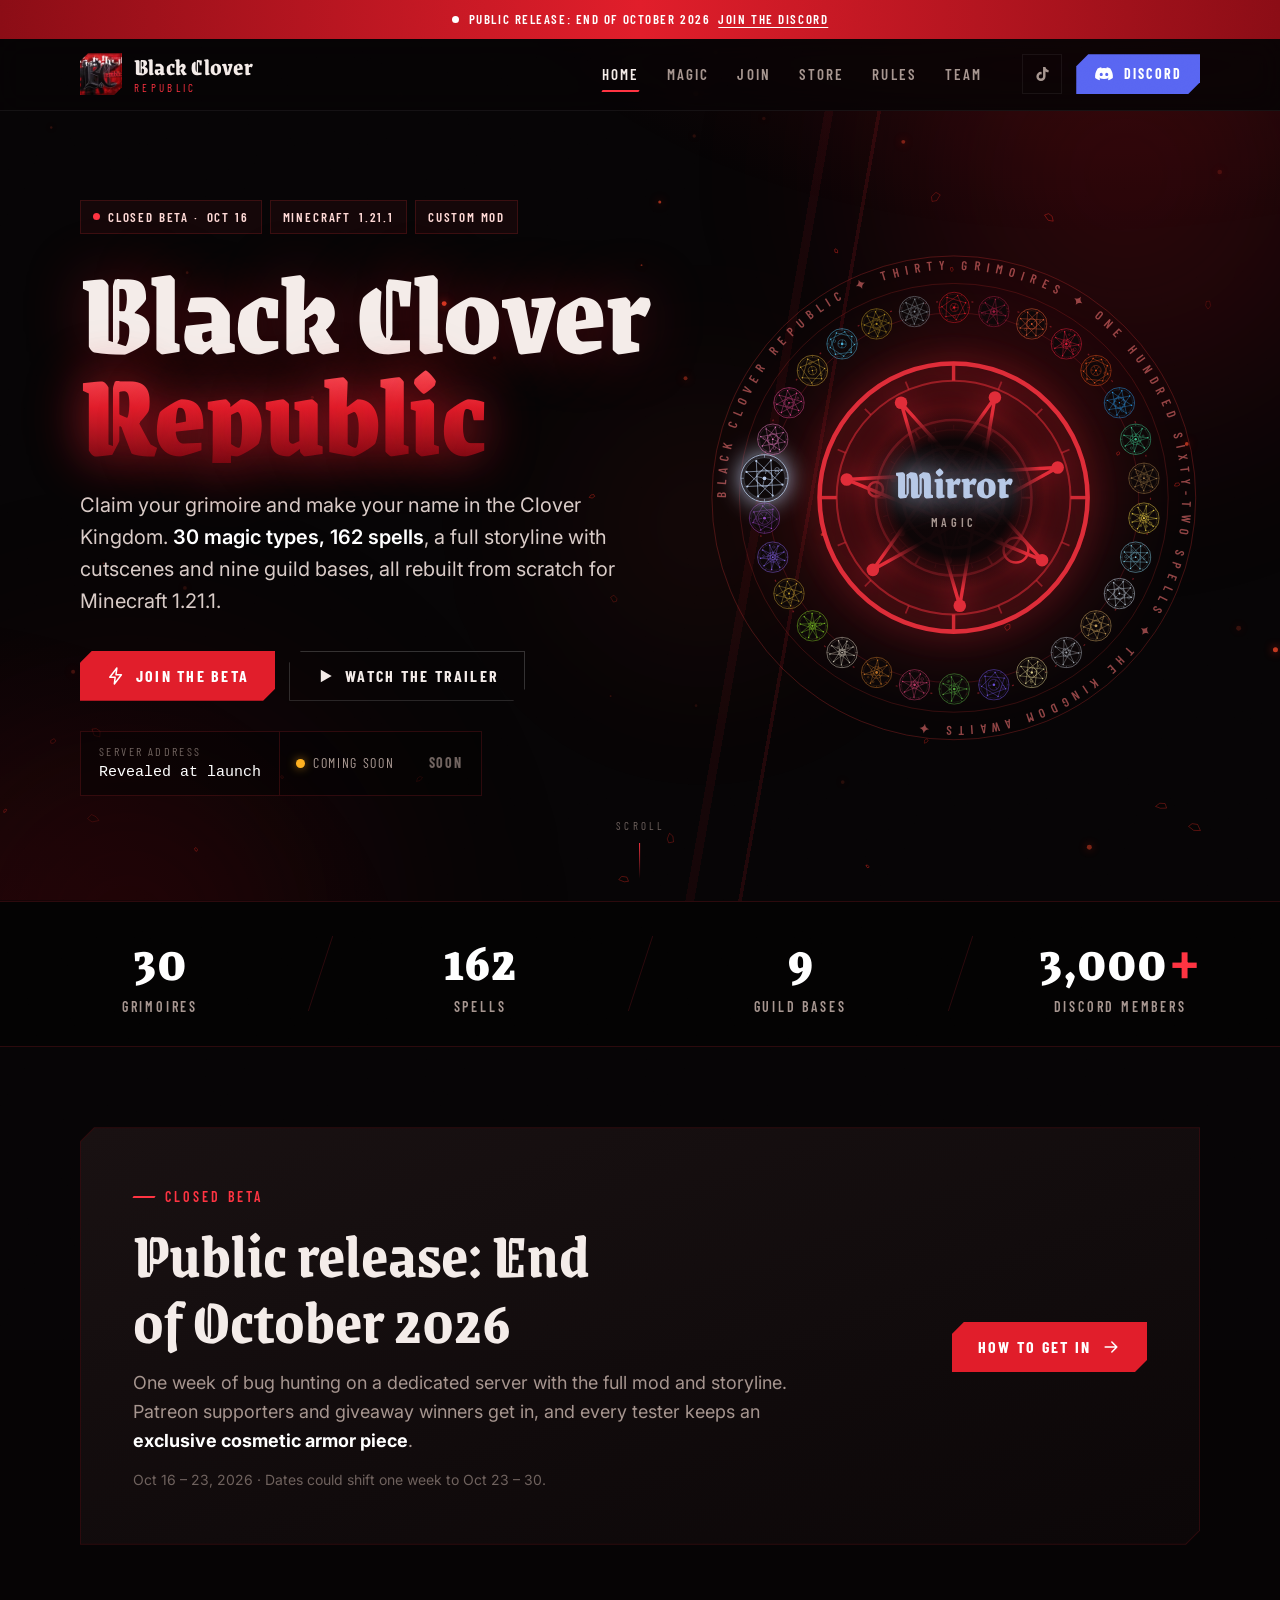
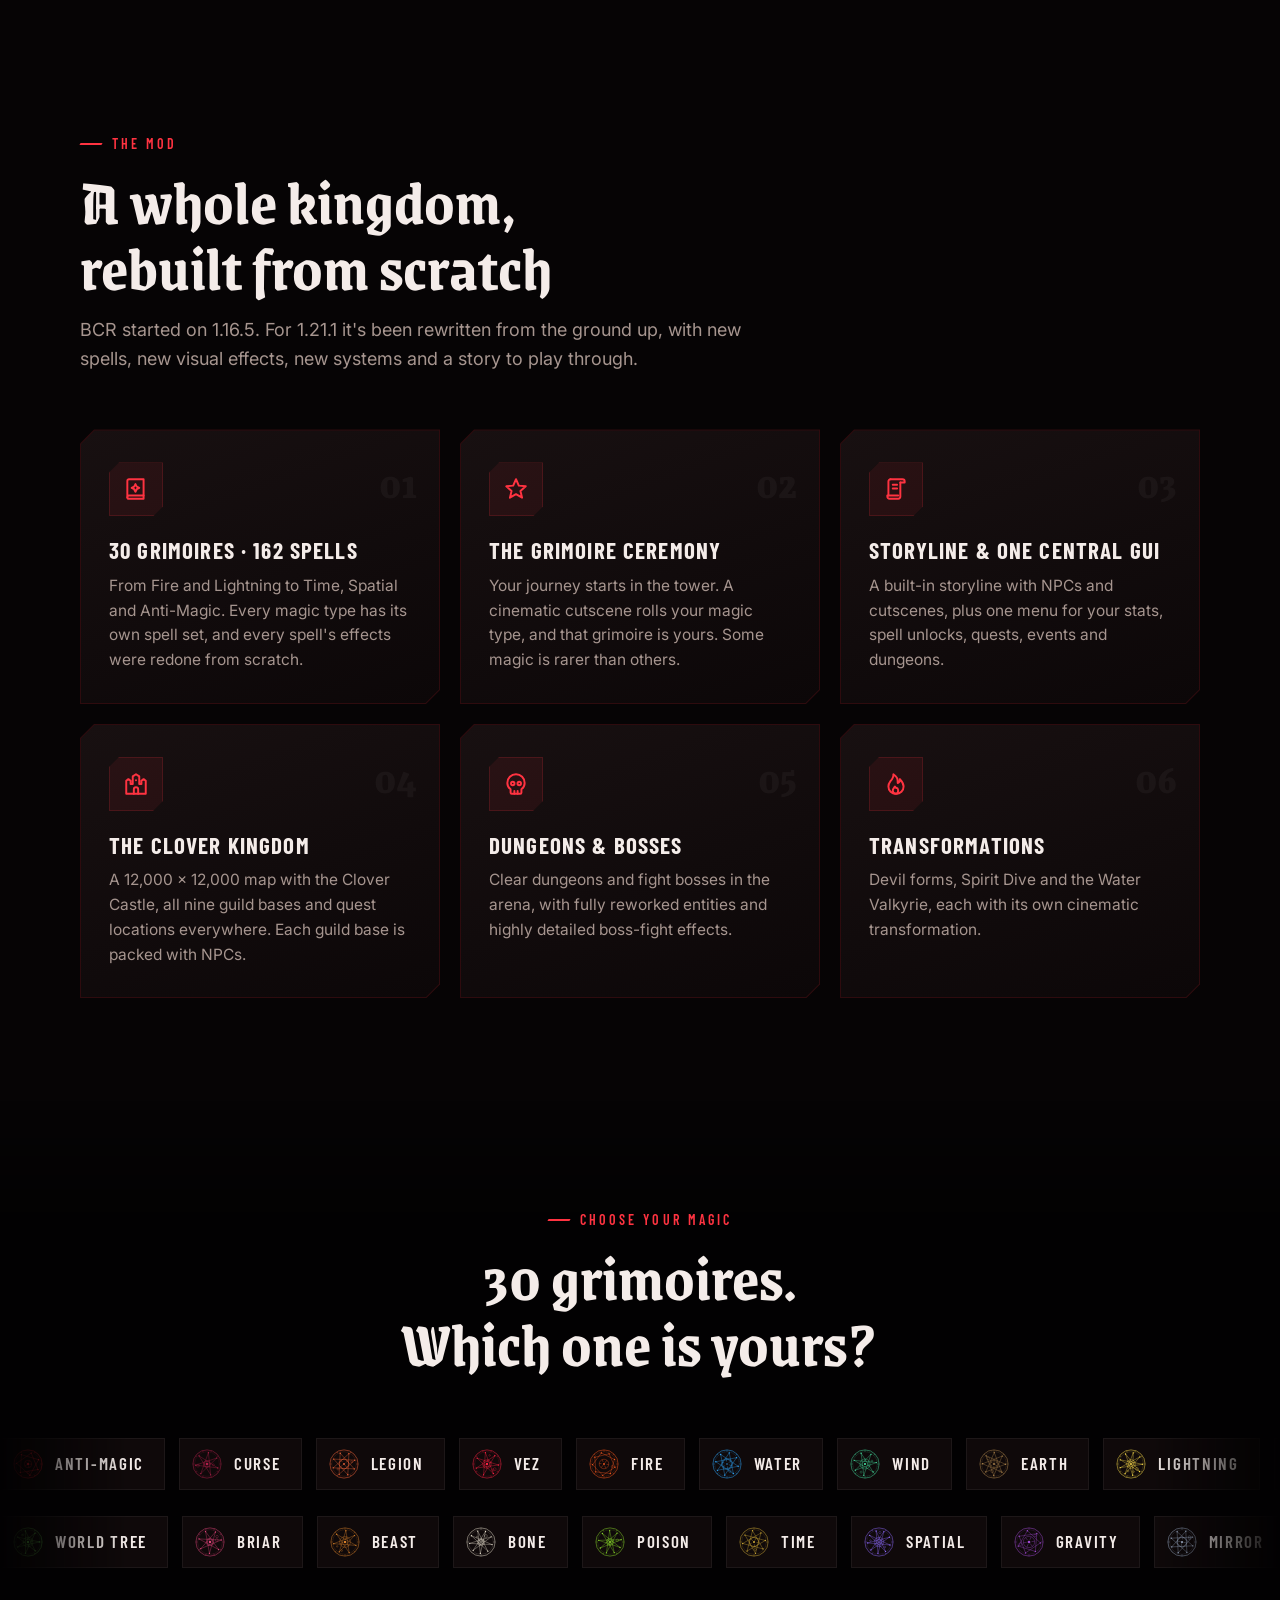
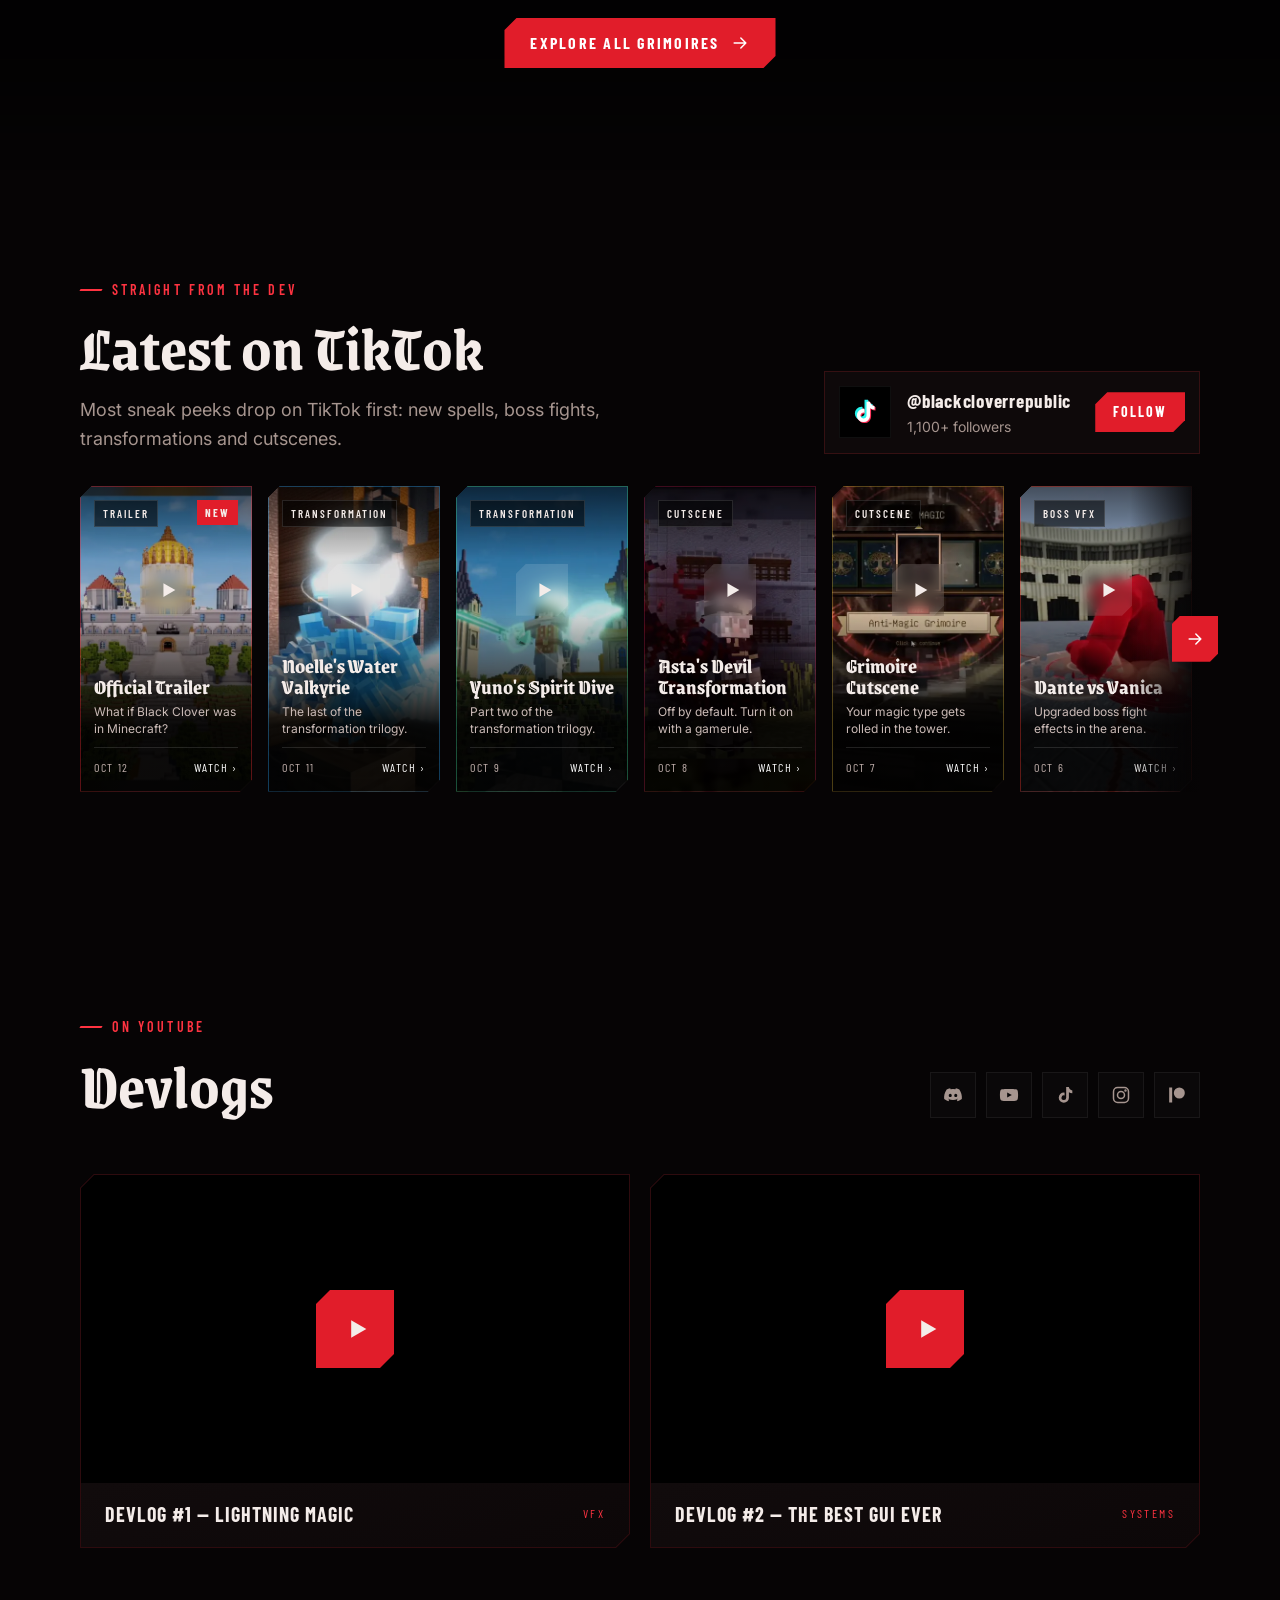
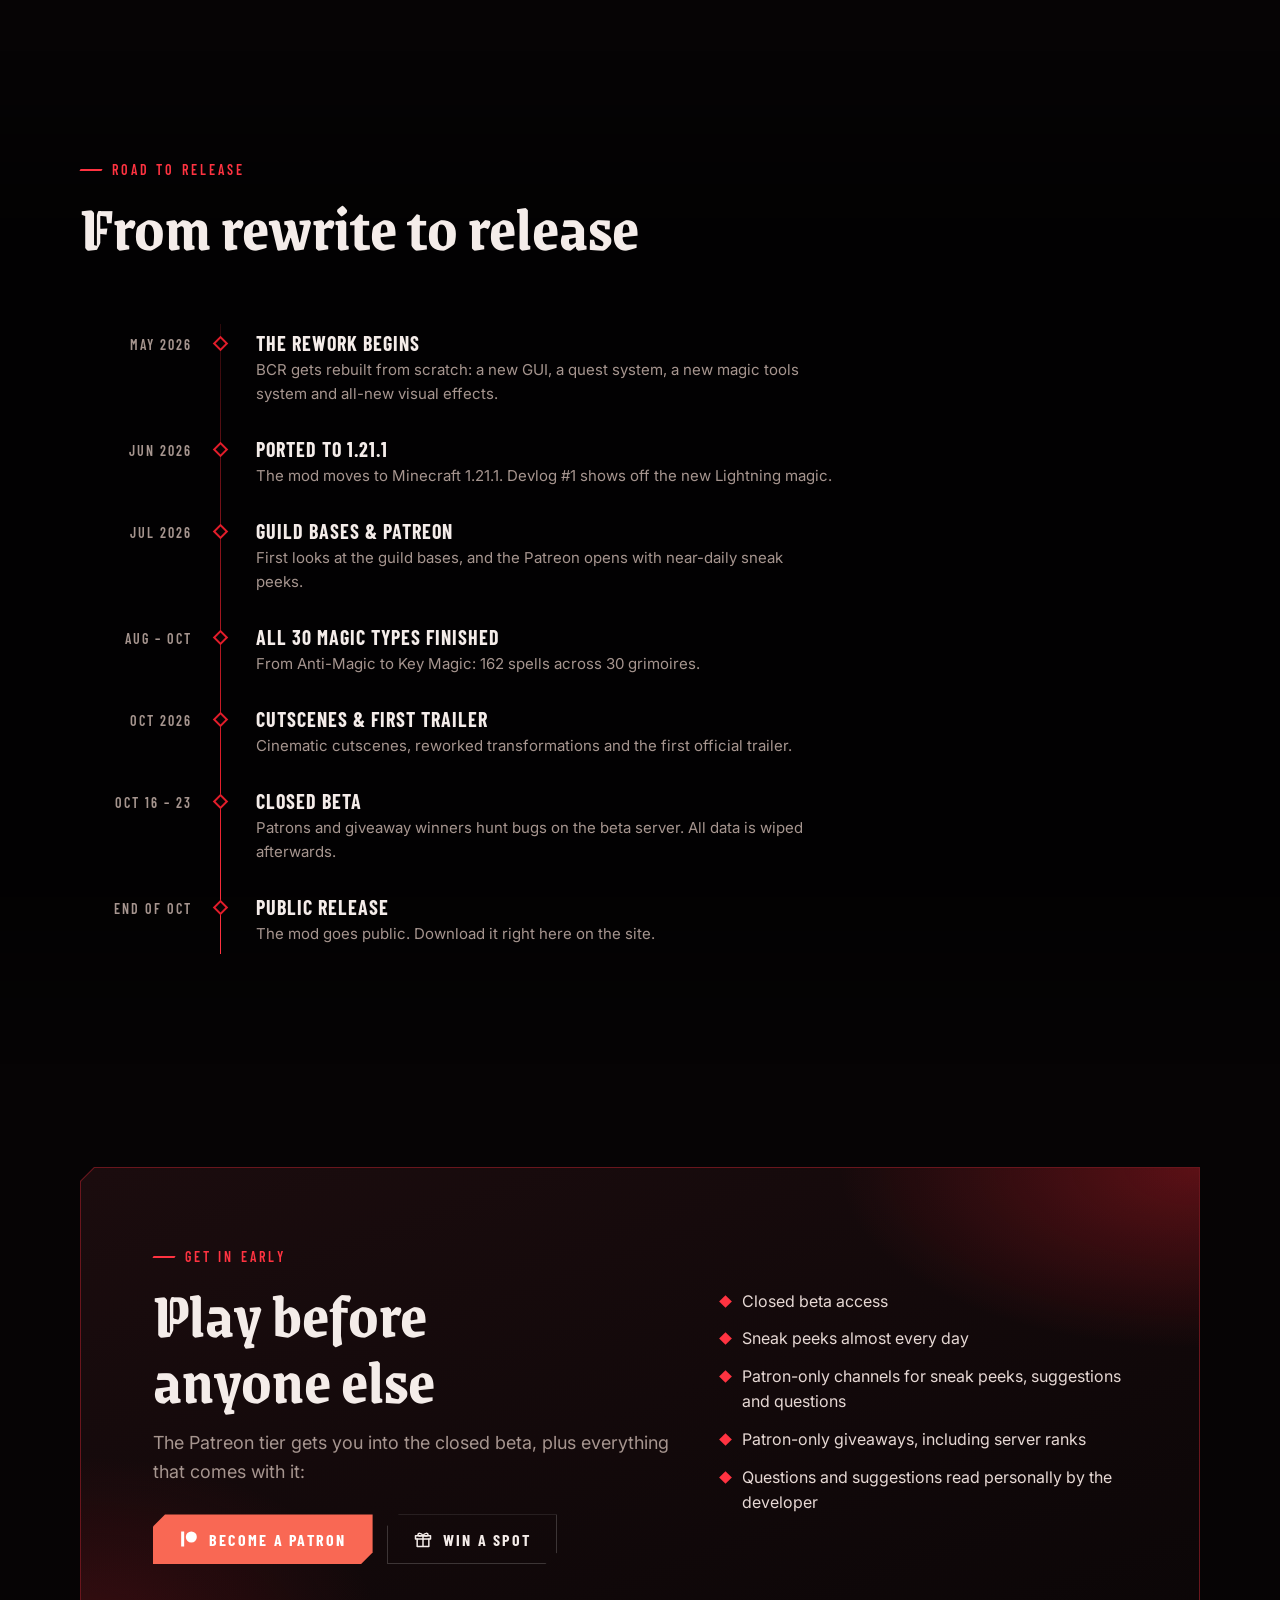
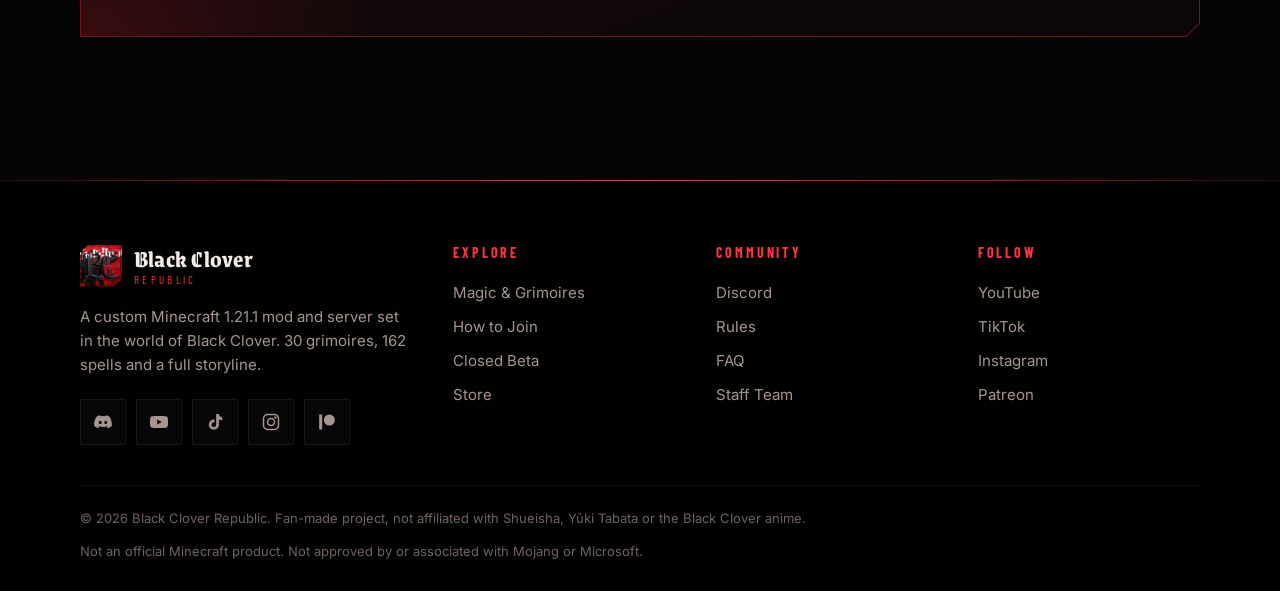
==== commit 53debca0: "Unlisting the website" ====
--- a/index.html
+++ b/index.html
@@ -3,6 +3,7 @@
 <head>
   <meta charset="utf-8">
   <meta name="viewport" content="width=device-width, initial-scale=1">
+  <meta name="robots" content="noindex, nofollow"> <!-- UNLISTED: remove this line to let Google show the site -->
   <title>Black Clover Republic | Minecraft Magic Server &amp; Mod</title>
   <meta name="description" content="Black Clover Republic is a custom Minecraft 1.21.1 mod and server: 30 grimoires, 162 spells, a full storyline with cutscenes, nine guild bases, dungeons and bosses. Closed beta starts October 16.">
   <meta name="theme-color" content="#060405">
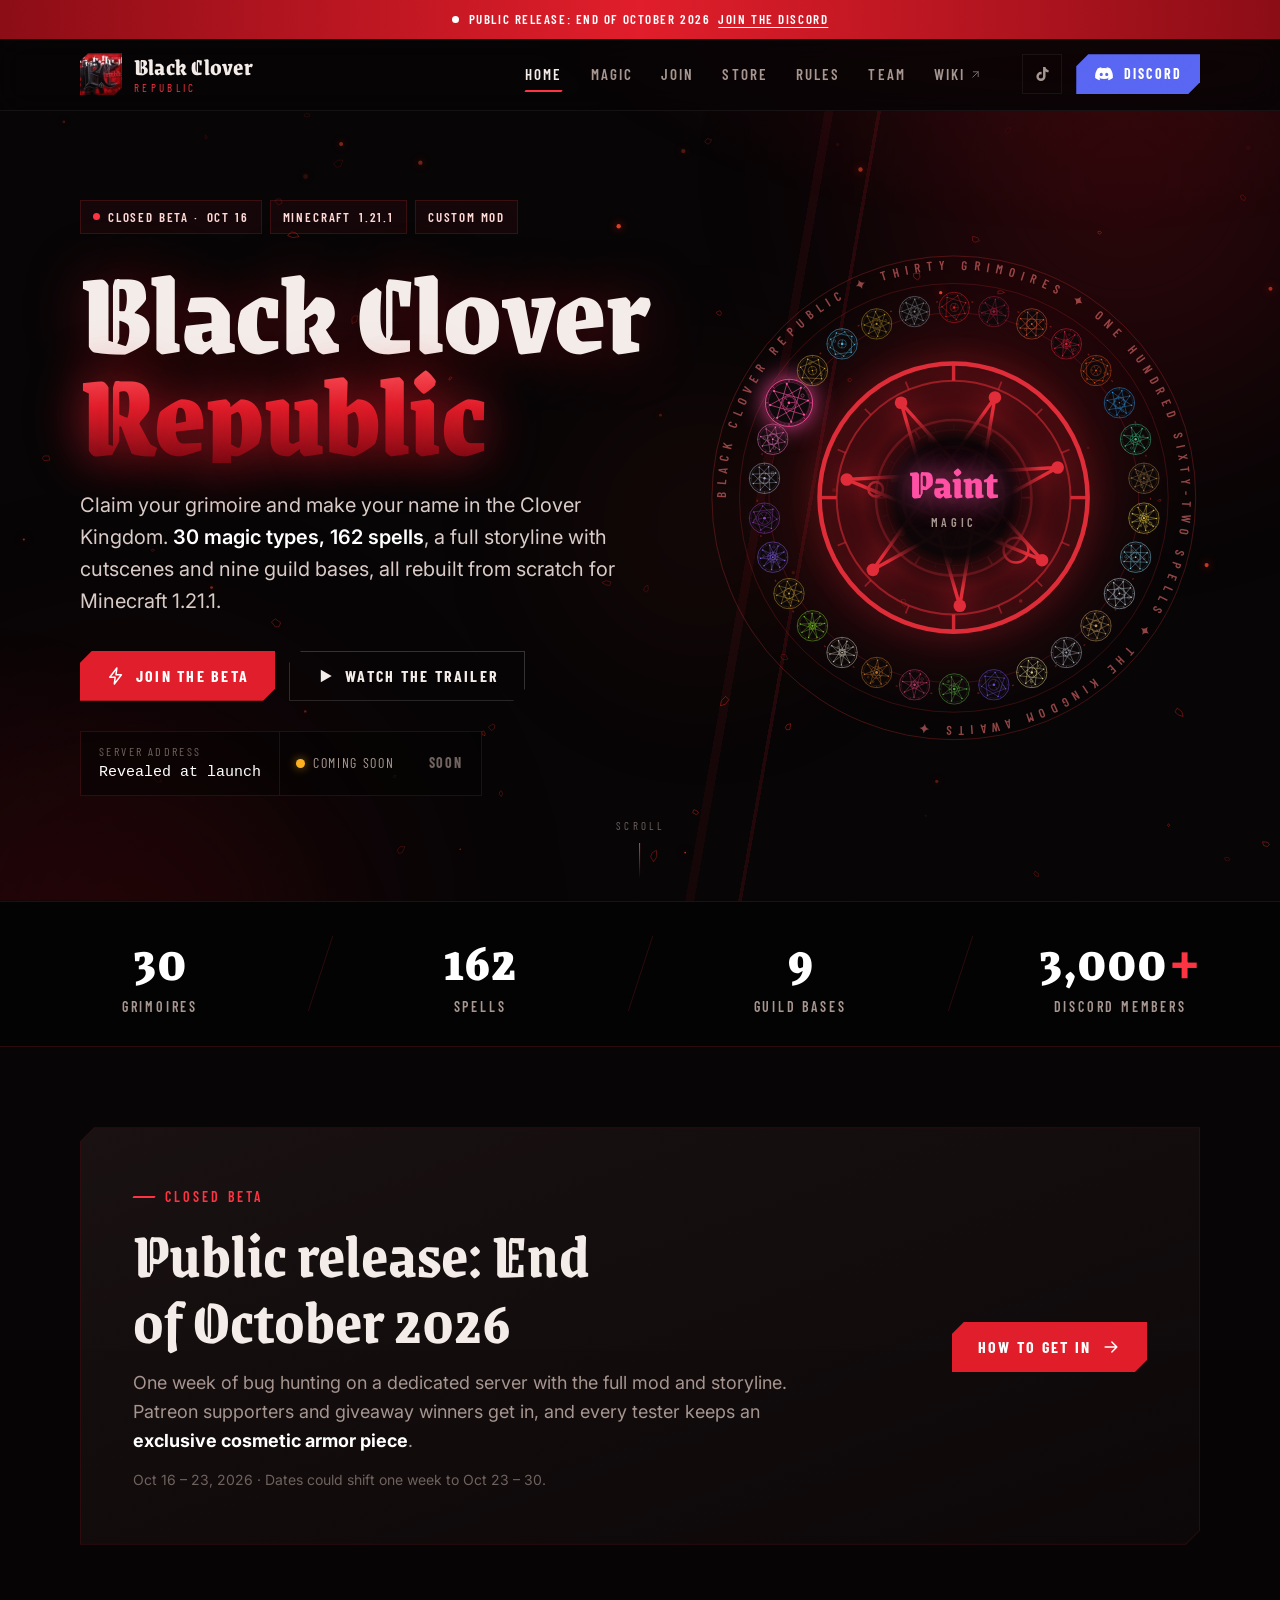
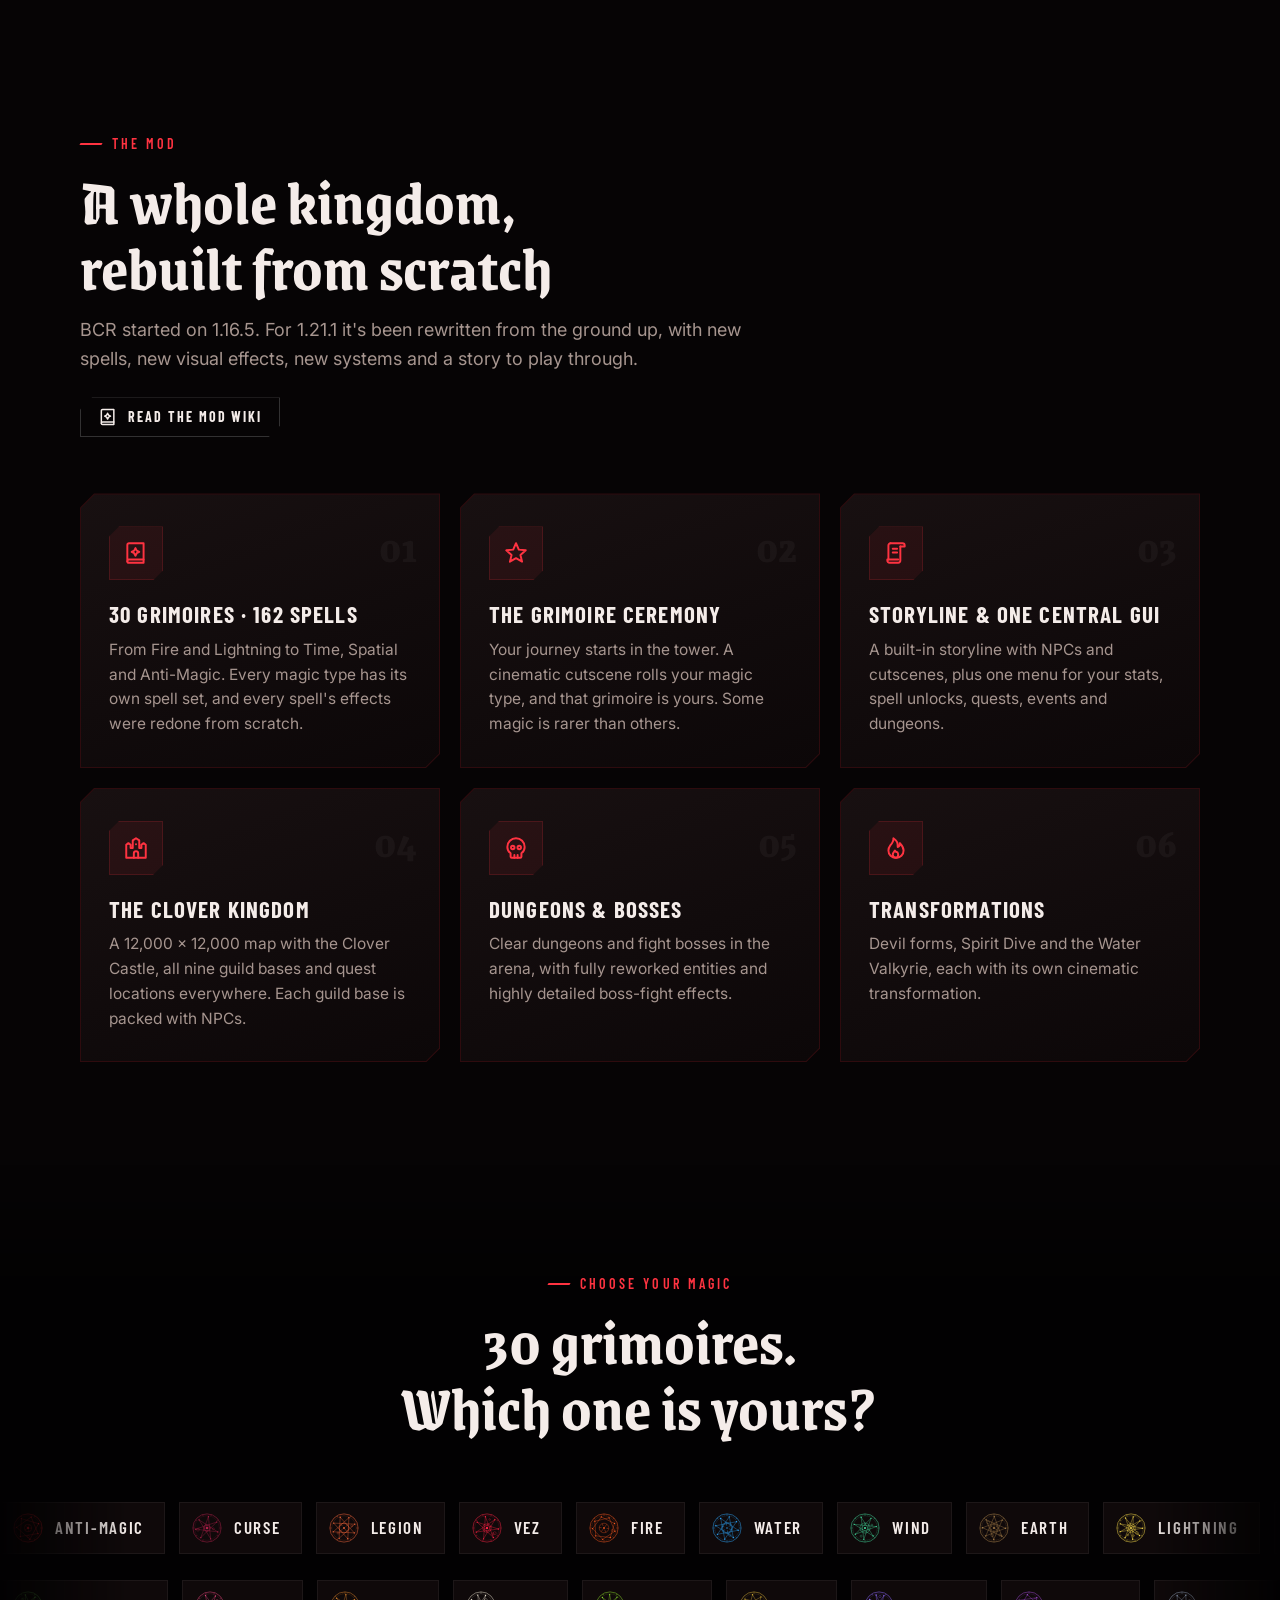
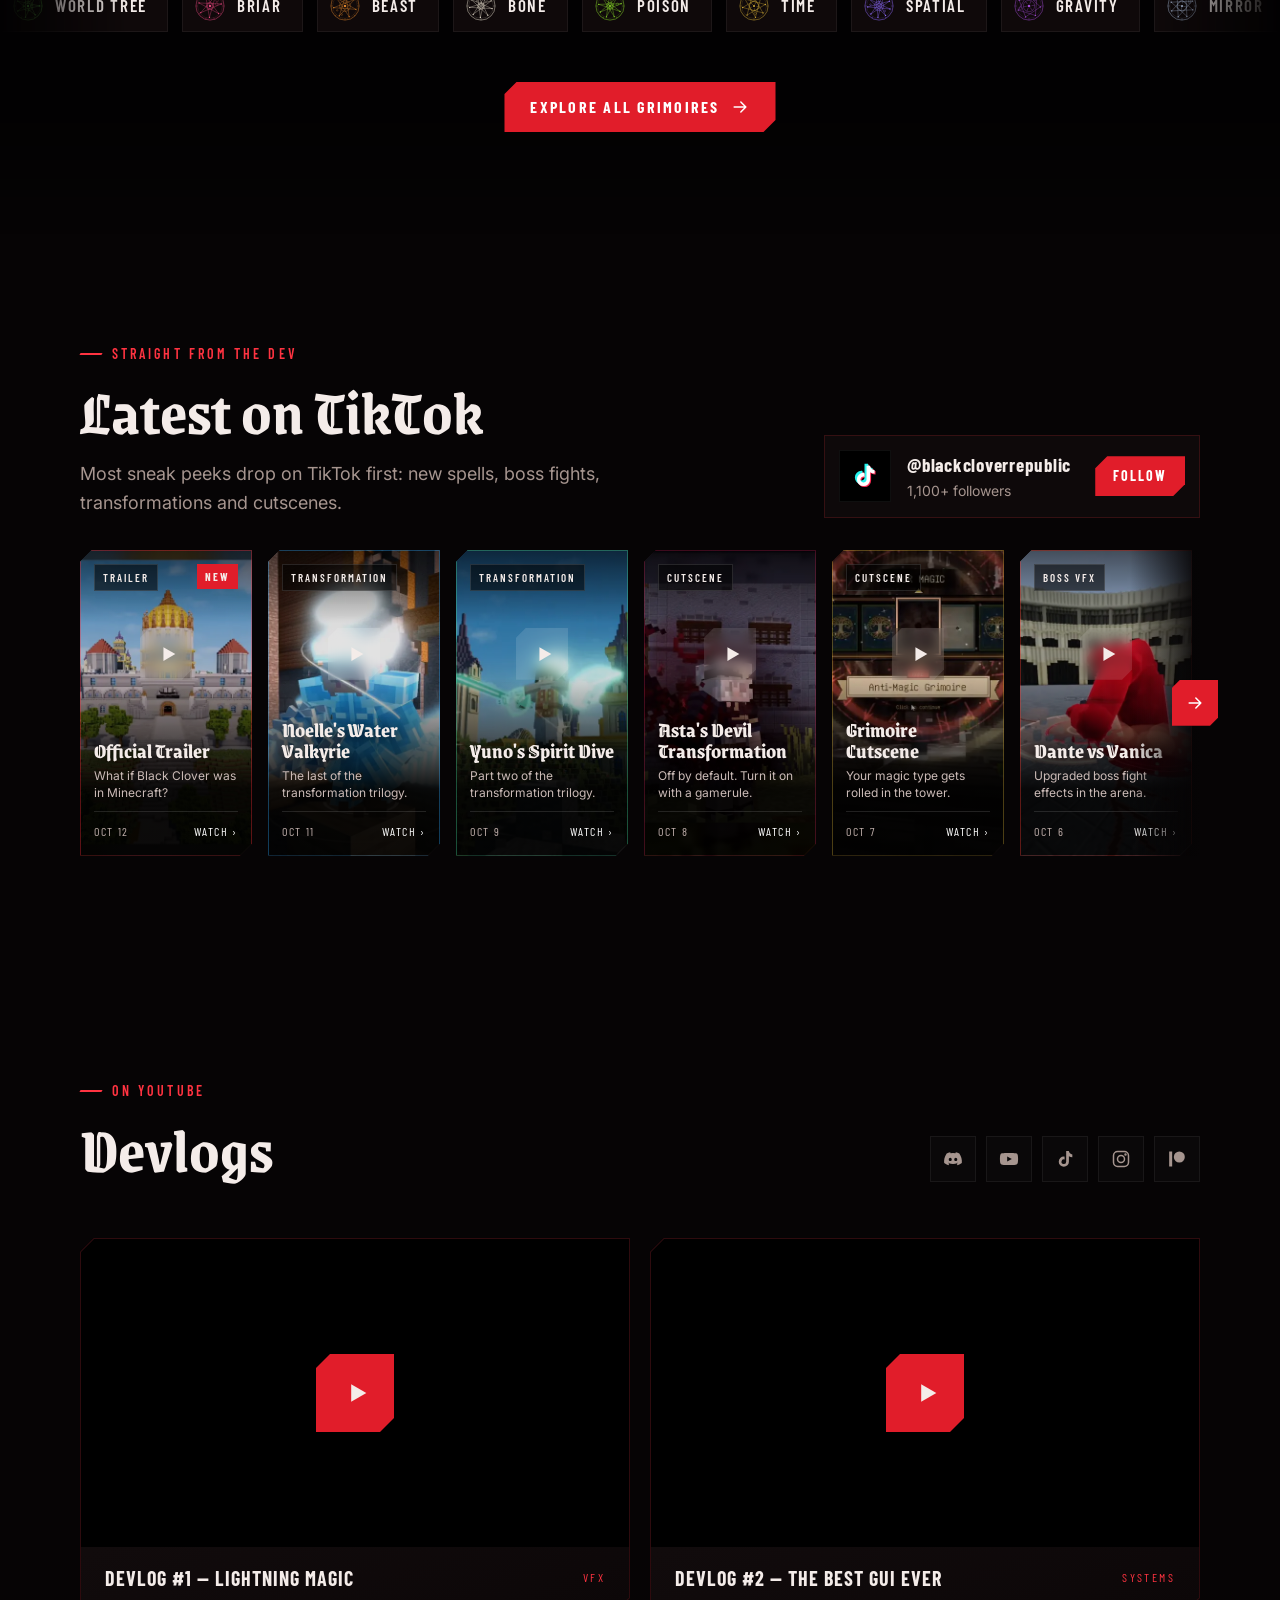
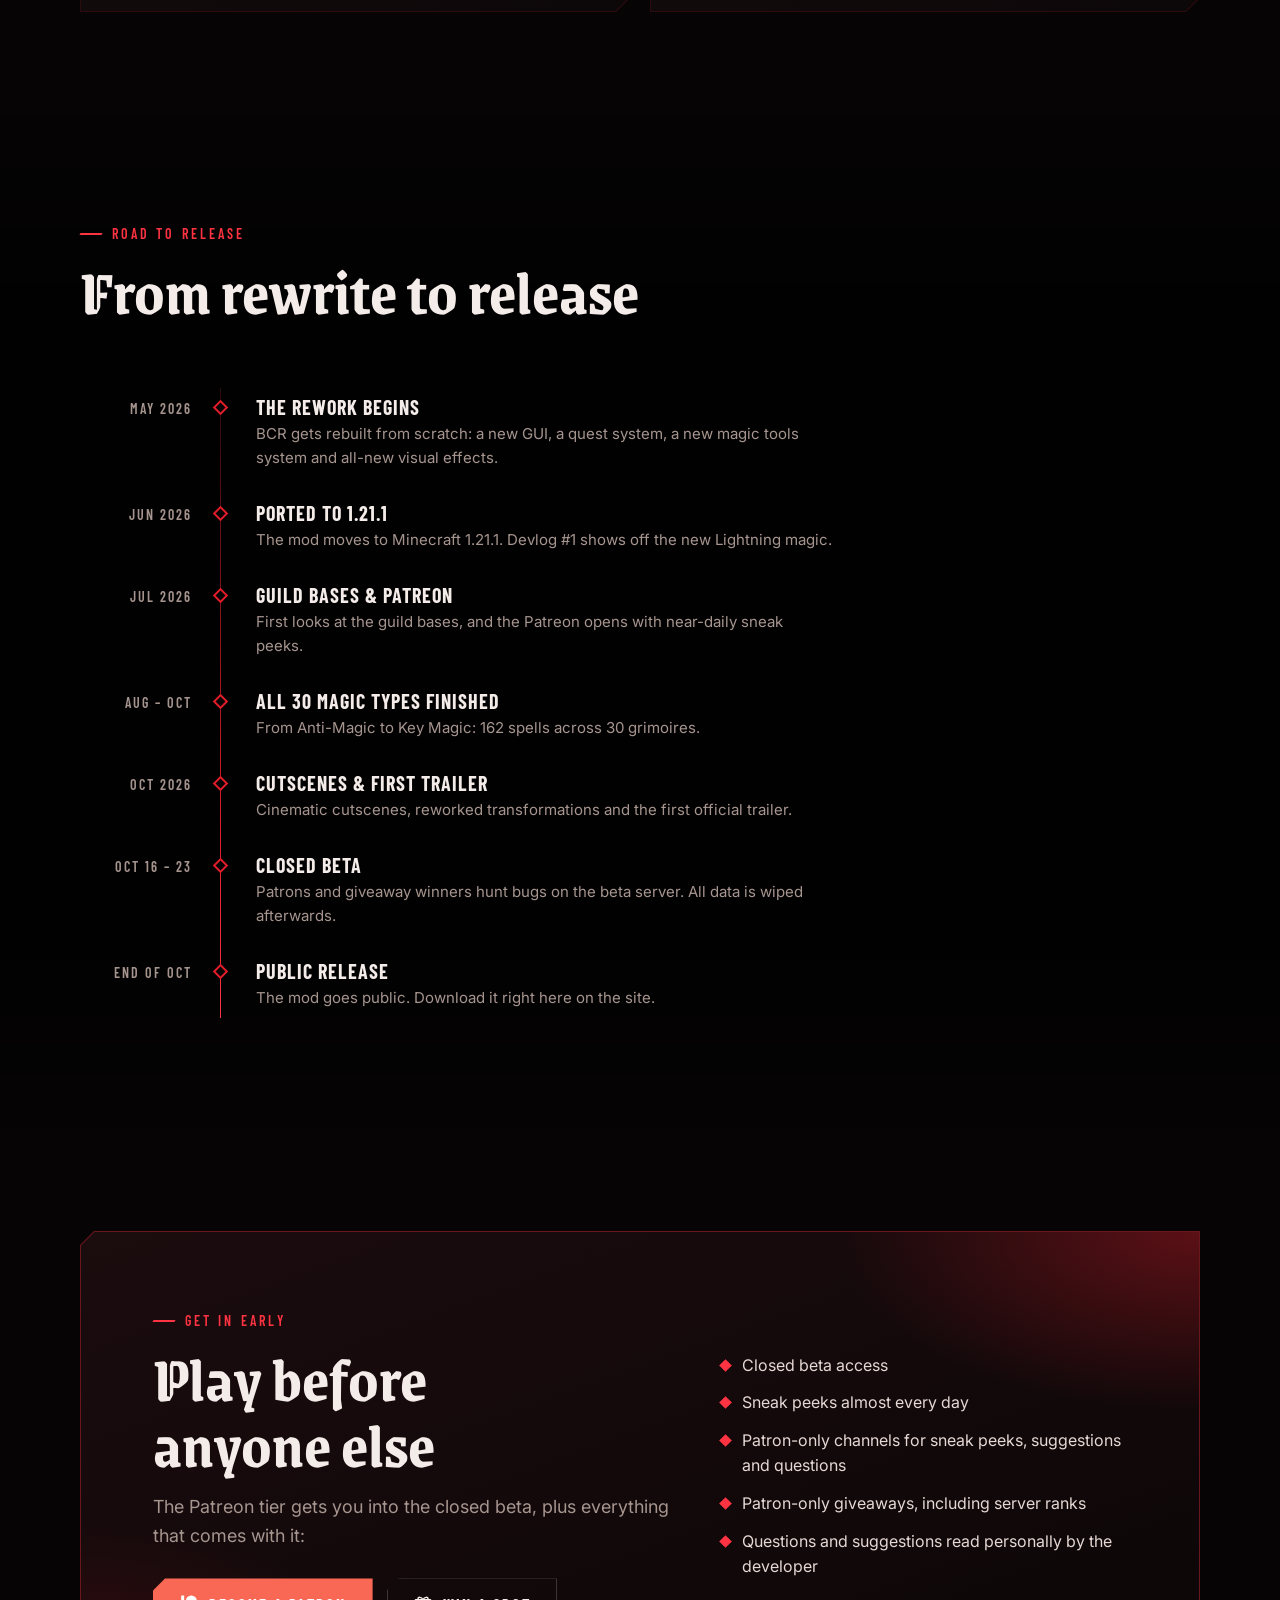
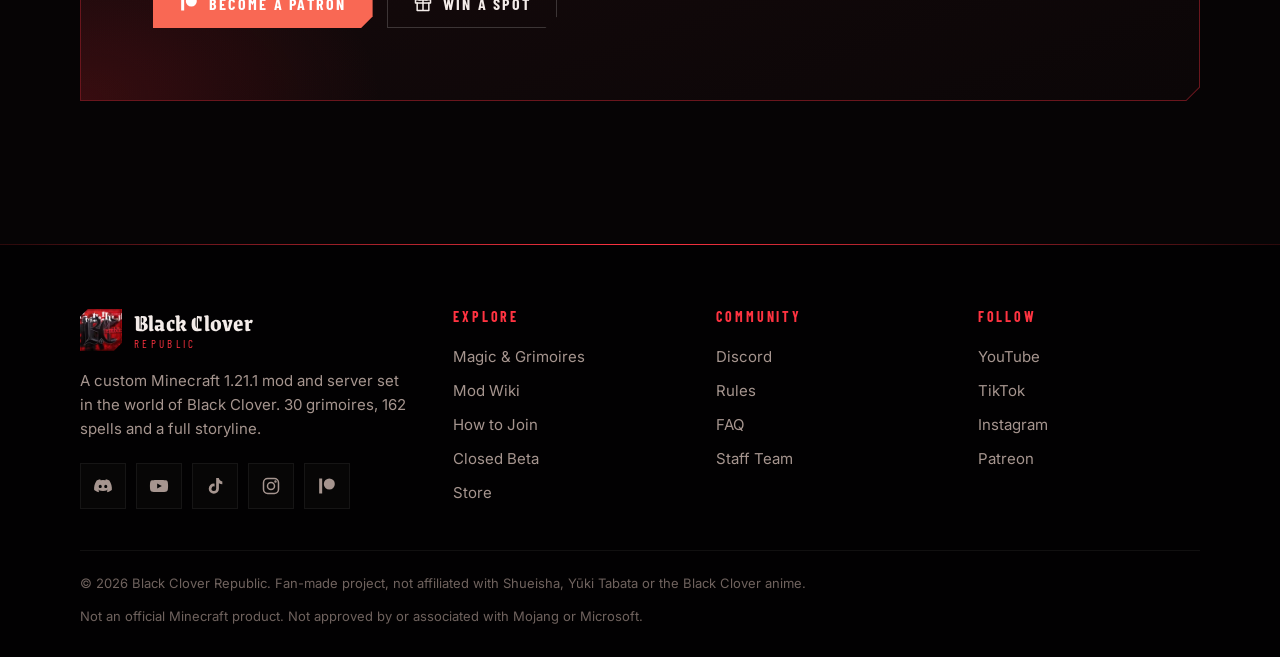
==== commit 5a1fb4b1: "added wiki fandom" ====
--- a/index.html
+++ b/index.html
@@ -124,6 +124,9 @@
           <span class="kicker">The mod</span>
           <h2 class="h2">A whole kingdom,<br>rebuilt from scratch</h2>
           <p class="lead">BCR started on 1.16.5. For 1.21.1 it's been rewritten from the ground up, with new spells, new visual effects, new systems and a story to play through.</p>
+          <div class="btn-row" style="margin-top:24px">
+            <a class="btn btn--ghost btn--sm" href="#" data-href="links.wiki" target="_blank" rel="noopener"><span data-icon="book"></span>Read the mod wiki</a>
+          </div>
         </div>
 
         <div class="grid features">
--- a/assets/css/style.css
+++ b/assets/css/style.css
@@ -1116,3 +1116,8 @@
 .rail-btn[hidden] { display: none; }
 @media (hover: none) { .rail-btn { display: none; } }
 @media (max-width: 600px) { .rail-btn--prev { left: -6px; } .rail-btn--next { right: -6px; } }
+
+/* External nav link (Wiki) */
+.nav__ext { display: inline-flex !important; align-items: center; gap: 4px; }
+.nav__ext svg { width: 13px; height: 13px; opacity: .7; }
+.modal [data-m-actions] .btn { padding: 0 18px; letter-spacing: .1em; }
